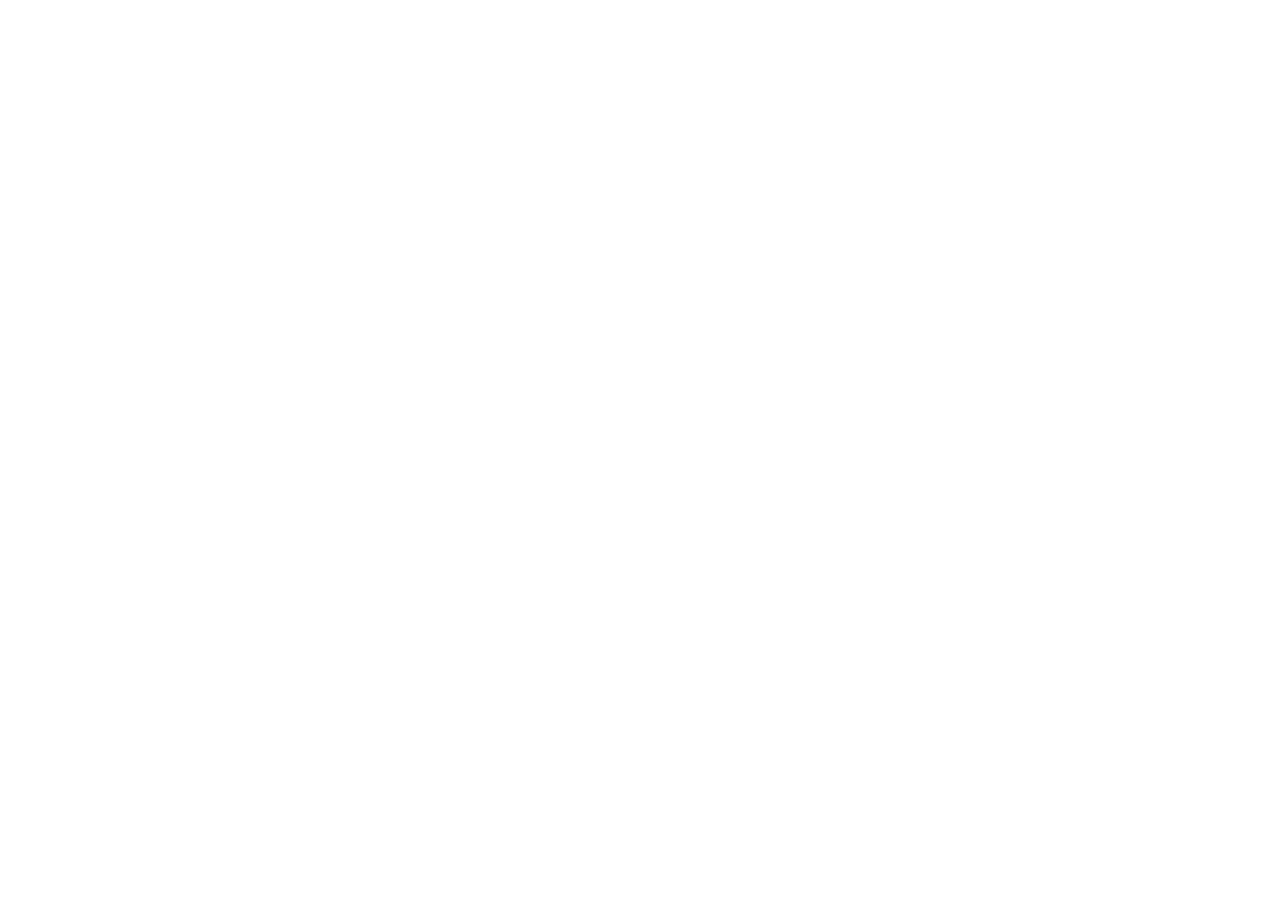
==== index.html @ 1753029f "初始化项目3" ====
<!DOCTYPE html>
<html lang="zh-CN">

<head>
    <meta charset="UTF-8">
    <meta name="viewport" content="width=device-width, initial-scale=1.0">
    <title>Document</title>
</head>

<body>

</body>

</html>
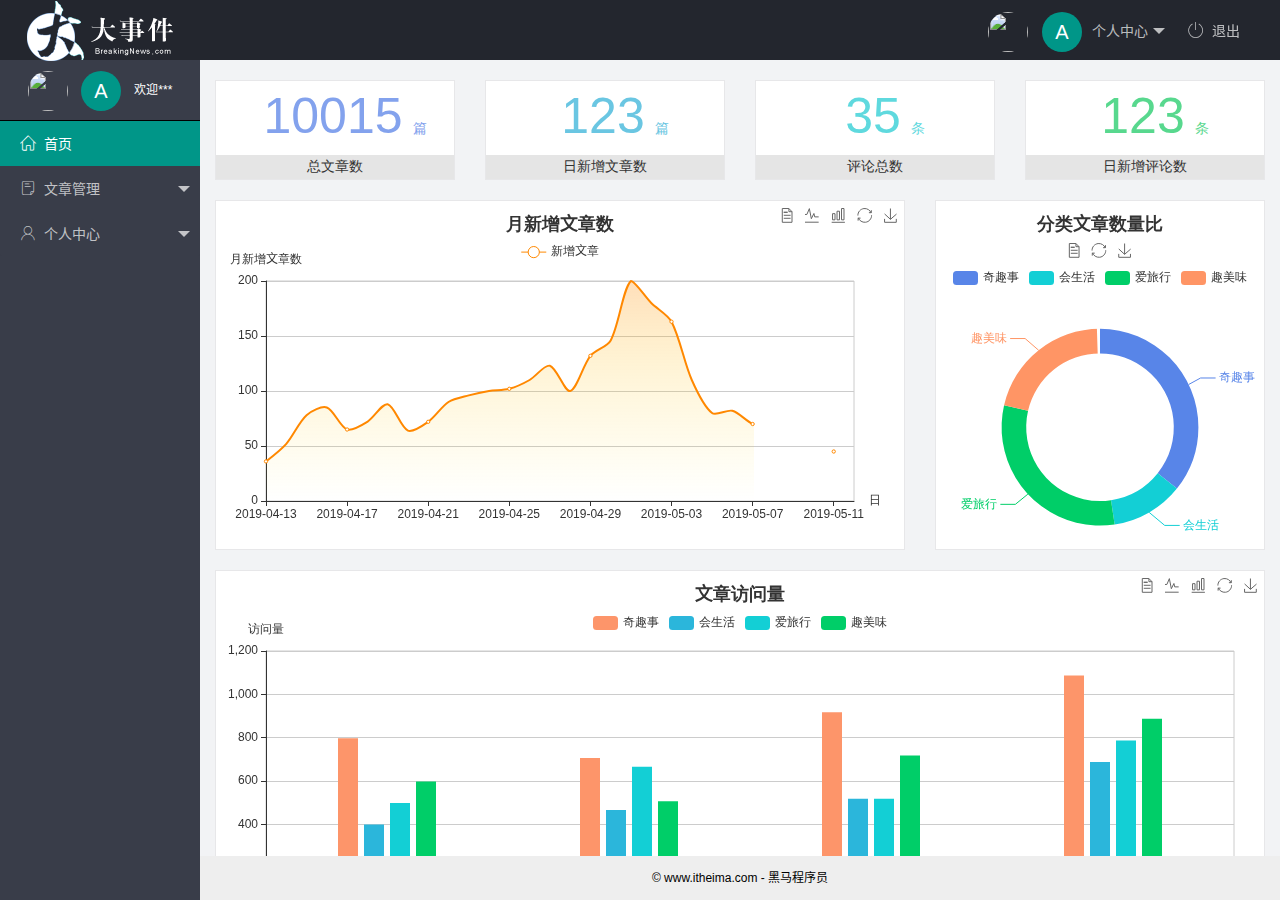
==== commit 884a2730: "主页功能完成" ====
--- a/index.html
+++ b/index.html
@@ -4,11 +4,96 @@
 <head>
     <meta charset="UTF-8">
     <meta name="viewport" content="width=device-width, initial-scale=1.0">
-    <title>Document</title>
+    <title>后台登录主页</title>
+    <link rel="shortcut icon" href="logo-ico.ico" />
+    <link rel="stylesheet" href="/assets/lib/layui/css/layui.css">
+    <link rel="stylesheet" href="/assets/fonts/iconfont.css">
+    <link rel="stylesheet" href="/assets/css/index.css">
+
 </head>
 
-<body>
+<body class="layui-layout-body">
+    <div class="layui-layout layui-layout-admin">
+        <div class="layui-header">
+            <div class="layui-logo">
+                <img src="/assets/images/logo.png" alt="">
+            </div>
 
+            <ul class="layui-nav layui-layout-right">
+                <li class="layui-nav-item">
+                    <a href="javascript:;" class="userinfo">
+                        <img src="http://t.cn/RCzsdCq" class="layui-nav-img"> <span class="text-avatar">A</span>个人中心
+                    </a>
+                    <dl class="layui-nav-child">
+                        <dd><a href="">基本资料</a></dd>
+                        <dd><a href="">更换头像</a></dd>
+                        <dd><a href="">重置密码</a></dd>
+                    </dl>
+                </li>
+                <li class="layui-nav-item">
+                    <a href="javascript:;" id="btnLogout">
+                        <span class="iconfont icon-tuichu"></span>退出
+                    </a>
+                </li>
+            </ul>
+        </div>
+
+        <div class="layui-side layui-bg-black">
+            <div class="layui-side-scroll">
+                <div class="userinfo">
+                    <img src="http://t.cn/RCzsdCq" class="layui-nav-img"> <span class="text-avatar">A</span>
+                    <span id="welcome">欢迎***</span>
+                </div>
+
+                <!-- 左侧导航区域（可配合layui已有的垂直导航） -->
+                <ul class="layui-nav layui-nav-tree" lay-shrink="all">
+                    <li class="layui-nav-item layui-this">
+                        <a href="/home/dashboard.html" target="fm">
+                            <span class="iconfont icon-home"></span>首页
+                        </a>
+                    </li>
+                    <li class="layui-nav-item">
+                        <a class="" href="javascript:;"><span class="iconfont icon-16"></span>文章管理</a>
+                        <dl class="layui-nav-child">
+                            <dd><a href="javascript:;"><i class="layui-icon layui-icon-app"></i>文章类别</a></dd>
+                            <dd><a href="javascript:;"><i class="layui-icon layui-icon-app"></i>文章列表</a></dd>
+                            <dd><a href="javascript:;"><i class="layui-icon layui-icon-app"></i>发布文章</a></dd>
+                        </dl>
+                    </li>
+                    <li class="layui-nav-item">
+                        <a href="javascript:;"><span class="iconfont icon-user"></span>个人中心</a>
+                        <dl class="layui-nav-child">
+                            <dd>
+                                <a href="javascript:;">
+                                    <i class="layui-icon layui-icon-app"></i> 基本资料</a>
+                            </dd>
+                            <dd><a href="javascript:;"><i class="layui-icon layui-icon-app"></i>更换头像</a></dd>
+                            <dd><a href="javascript:;"><i class="layui-icon layui-icon-app"></i>重置密码</a></dd>
+                        </dl>
+                    </li>
+
+
+                </ul>
+            </div>
+        </div>
+
+        <div class="layui-body">
+            <!-- 内容主体区域 -->
+            <iframe src="/home/dashboard.html" name="fm" frameborder="0"></iframe>
+        </div>
+
+        <div class="layui-footer">
+            <!-- 底部固定区域 -->
+            © www.itheima.com - 黑马程序员
+        </div>
+    </div>
+
+
+
+    <script src="/assets/lib/layui/layui.all.js"></script>
+    <script src="/assets/lib/jquery.js"></script>
+    <script src="/assets/js/baseAPI.js"></script>
+    <script src="/assets/js/index.js"></script>
 </body>
 
 </html>--- a/assets/lib/layui/css/layui.css
+++ b/assets/lib/layui/css/layui.css
@@ -0,0 +1,2 @@
+/** layui-v2.5.5 MIT License By https://www.layui.com */
+ .layui-inline,img{display:inline-block;vertical-align:middle}h1,h2,h3,h4,h5,h6{font-weight:400}.layui-edge,.layui-header,.layui-inline,.layui-main{position:relative}.layui-body,.layui-edge,.layui-elip{overflow:hidden}.layui-btn,.layui-edge,.layui-inline,img{vertical-align:middle}.layui-btn,.layui-disabled,.layui-icon,.layui-unselect{-moz-user-select:none;-webkit-user-select:none;-ms-user-select:none}.layui-elip,.layui-form-checkbox span,.layui-form-pane .layui-form-label{text-overflow:ellipsis;white-space:nowrap}.layui-breadcrumb,.layui-tree-btnGroup{visibility:hidden}blockquote,body,button,dd,div,dl,dt,form,h1,h2,h3,h4,h5,h6,input,li,ol,p,pre,td,textarea,th,ul{margin:0;padding:0;-webkit-tap-highlight-color:rgba(0,0,0,0)}a:active,a:hover{outline:0}img{border:none}li{list-style:none}table{border-collapse:collapse;border-spacing:0}h4,h5,h6{font-size:100%}button,input,optgroup,option,select,textarea{font-family:inherit;font-size:inherit;font-style:inherit;font-weight:inherit;outline:0}pre{white-space:pre-wrap;white-space:-moz-pre-wrap;white-space:-pre-wrap;white-space:-o-pre-wrap;word-wrap:break-word}body{line-height:24px;font:14px Helvetica Neue,Helvetica,PingFang SC,Tahoma,Arial,sans-serif}hr{height:1px;margin:10px 0;border:0;clear:both}a{color:#333;text-decoration:none}a:hover{color:#777}a cite{font-style:normal;*cursor:pointer}.layui-border-box,.layui-border-box *{box-sizing:border-box}.layui-box,.layui-box *{box-sizing:content-box}.layui-clear{clear:both;*zoom:1}.layui-clear:after{content:'\20';clear:both;*zoom:1;display:block;height:0}.layui-inline{*display:inline;*zoom:1}.layui-edge{display:inline-block;width:0;height:0;border-width:6px;border-style:dashed;border-color:transparent}.layui-edge-top{top:-4px;border-bottom-color:#999;border-bottom-style:solid}.layui-edge-right{border-left-color:#999;border-left-style:solid}.layui-edge-bottom{top:2px;border-top-color:#999;border-top-style:solid}.layui-edge-left{border-right-color:#999;border-right-style:solid}.layui-disabled,.layui-disabled:hover{color:#d2d2d2!important;cursor:not-allowed!important}.layui-circle{border-radius:100%}.layui-show{display:block!important}.layui-hide{display:none!important}@font-face{font-family:layui-icon;src:url(../font/iconfont.eot?v=250);src:url(../font/iconfont.eot?v=250#iefix) format('embedded-opentype'),url(../font/iconfont.woff2?v=250) format('woff2'),url(../font/iconfont.woff?v=250) format('woff'),url(../font/iconfont.ttf?v=250) format('truetype'),url(../font/iconfont.svg?v=250#layui-icon) format('svg')}.layui-icon{font-family:layui-icon!important;font-size:16px;font-style:normal;-webkit-font-smoothing:antialiased;-moz-osx-font-smoothing:grayscale}.layui-icon-reply-fill:before{content:"\e611"}.layui-icon-set-fill:before{content:"\e614"}.layui-icon-menu-fill:before{content:"\e60f"}.layui-icon-search:before{content:"\e615"}.layui-icon-share:before{content:"\e641"}.layui-icon-set-sm:before{content:"\e620"}.layui-icon-engine:before{content:"\e628"}.layui-icon-close:before{content:"\1006"}.layui-icon-close-fill:before{content:"\1007"}.layui-icon-chart-screen:before{content:"\e629"}.layui-icon-star:before{content:"\e600"}.layui-icon-circle-dot:before{content:"\e617"}.layui-icon-chat:before{content:"\e606"}.layui-icon-release:before{content:"\e609"}.layui-icon-list:before{content:"\e60a"}.layui-icon-chart:before{content:"\e62c"}.layui-icon-ok-circle:before{content:"\1005"}.layui-icon-layim-theme:before{content:"\e61b"}.layui-icon-table:before{content:"\e62d"}.layui-icon-right:before{content:"\e602"}.layui-icon-left:before{content:"\e603"}.layui-icon-cart-simple:before{content:"\e698"}.layui-icon-face-cry:before{content:"\e69c"}.layui-icon-face-smile:before{content:"\e6af"}.layui-icon-survey:before{content:"\e6b2"}.layui-icon-tree:before{content:"\e62e"}.layui-icon-upload-circle:before{content:"\e62f"}.layui-icon-add-circle:before{content:"\e61f"}.layui-icon-download-circle:before{content:"\e601"}.layui-icon-templeate-1:before{content:"\e630"}.layui-icon-util:before{content:"\e631"}.layui-icon-face-surprised:before{content:"\e664"}.layui-icon-edit:before{content:"\e642"}.layui-icon-speaker:before{content:"\e645"}.layui-icon-down:before{content:"\e61a"}.layui-icon-file:before{content:"\e621"}.layui-icon-layouts:before{content:"\e632"}.layui-icon-rate-half:before{content:"\e6c9"}.layui-icon-add-circle-fine:before{content:"\e608"}.layui-icon-prev-circle:before{content:"\e633"}.layui-icon-read:before{content:"\e705"}.layui-icon-404:before{content:"\e61c"}.layui-icon-carousel:before{content:"\e634"}.layui-icon-help:before{content:"\e607"}.layui-icon-code-circle:before{content:"\e635"}.layui-icon-water:before{content:"\e636"}.layui-icon-username:before{content:"\e66f"}.layui-icon-find-fill:before{content:"\e670"}.layui-icon-about:before{content:"\e60b"}.layui-icon-location:before{content:"\e715"}.layui-icon-up:before{content:"\e619"}.layui-icon-pause:before{content:"\e651"}.layui-icon-date:before{content:"\e637"}.layui-icon-layim-uploadfile:before{content:"\e61d"}.layui-icon-delete:before{content:"\e640"}.layui-icon-play:before{content:"\e652"}.layui-icon-top:before{content:"\e604"}.layui-icon-friends:before{content:"\e612"}.layui-icon-refresh-3:before{content:"\e9aa"}.layui-icon-ok:before{content:"\e605"}.layui-icon-layer:before{content:"\e638"}.layui-icon-face-smile-fine:before{content:"\e60c"}.layui-icon-dollar:before{content:"\e659"}.layui-icon-group:before{content:"\e613"}.layui-icon-layim-download:before{content:"\e61e"}.layui-icon-picture-fine:before{content:"\e60d"}.layui-icon-link:before{content:"\e64c"}.layui-icon-diamond:before{content:"\e735"}.layui-icon-log:before{content:"\e60e"}.layui-icon-rate-solid:before{content:"\e67a"}.layui-icon-fonts-del:before{content:"\e64f"}.layui-icon-unlink:before{content:"\e64d"}.layui-icon-fonts-clear:before{content:"\e639"}.layui-icon-triangle-r:before{content:"\e623"}.layui-icon-circle:before{content:"\e63f"}.layui-icon-radio:before{content:"\e643"}.layui-icon-align-center:before{content:"\e647"}.layui-icon-align-right:before{content:"\e648"}.layui-icon-align-left:before{content:"\e649"}.layui-icon-loading-1:before{content:"\e63e"}.layui-icon-return:before{content:"\e65c"}.layui-icon-fonts-strong:before{content:"\e62b"}.layui-icon-upload:before{content:"\e67c"}.layui-icon-dialogue:before{content:"\e63a"}.layui-icon-video:before{content:"\e6ed"}.layui-icon-headset:before{content:"\e6fc"}.layui-icon-cellphone-fine:before{content:"\e63b"}.layui-icon-add-1:before{content:"\e654"}.layui-icon-face-smile-b:before{content:"\e650"}.layui-icon-fonts-html:before{content:"\e64b"}.layui-icon-form:before{content:"\e63c"}.layui-icon-cart:before{content:"\e657"}.layui-icon-camera-fill:before{content:"\e65d"}.layui-icon-tabs:before{content:"\e62a"}.layui-icon-fonts-code:before{content:"\e64e"}.layui-icon-fire:before{content:"\e756"}.layui-icon-set:before{content:"\e716"}.layui-icon-fonts-u:before{content:"\e646"}.layui-icon-triangle-d:before{content:"\e625"}.layui-icon-tips:before{content:"\e702"}.layui-icon-picture:before{content:"\e64a"}.layui-icon-more-vertical:before{content:"\e671"}.layui-icon-flag:before{content:"\e66c"}.layui-icon-loading:before{content:"\e63d"}.layui-icon-fonts-i:before{content:"\e644"}.layui-icon-refresh-1:before{content:"\e666"}.layui-icon-rmb:before{content:"\e65e"}.layui-icon-home:before{content:"\e68e"}.layui-icon-user:before{content:"\e770"}.layui-icon-notice:before{content:"\e667"}.layui-icon-login-weibo:before{content:"\e675"}.layui-icon-voice:before{content:"\e688"}.layui-icon-upload-drag:before{content:"\e681"}.layui-icon-login-qq:before{content:"\e676"}.layui-icon-snowflake:before{content:"\e6b1"}.layui-icon-file-b:before{content:"\e655"}.layui-icon-template:before{content:"\e663"}.layui-icon-auz:before{content:"\e672"}.layui-icon-console:before{content:"\e665"}.layui-icon-app:before{content:"\e653"}.layui-icon-prev:before{content:"\e65a"}.layui-icon-website:before{content:"\e7ae"}.layui-icon-next:before{content:"\e65b"}.layui-icon-component:before{content:"\e857"}.layui-icon-more:before{content:"\e65f"}.layui-icon-login-wechat:before{content:"\e677"}.layui-icon-shrink-right:before{content:"\e668"}.layui-icon-spread-left:before{content:"\e66b"}.layui-icon-camera:before{content:"\e660"}.layui-icon-note:before{content:"\e66e"}.layui-icon-refresh:before{content:"\e669"}.layui-icon-female:before{content:"\e661"}.layui-icon-male:before{content:"\e662"}.layui-icon-password:before{content:"\e673"}.layui-icon-senior:before{content:"\e674"}.layui-icon-theme:before{content:"\e66a"}.layui-icon-tread:before{content:"\e6c5"}.layui-icon-praise:before{content:"\e6c6"}.layui-icon-star-fill:before{content:"\e658"}.layui-icon-rate:before{content:"\e67b"}.layui-icon-template-1:before{content:"\e656"}.layui-icon-vercode:before{content:"\e679"}.layui-icon-cellphone:before{content:"\e678"}.layui-icon-screen-full:before{content:"\e622"}.layui-icon-screen-restore:before{content:"\e758"}.layui-icon-cols:before{content:"\e610"}.layui-icon-export:before{content:"\e67d"}.layui-icon-print:before{content:"\e66d"}.layui-icon-slider:before{content:"\e714"}.layui-icon-addition:before{content:"\e624"}.layui-icon-subtraction:before{content:"\e67e"}.layui-icon-service:before{content:"\e626"}.layui-icon-transfer:before{content:"\e691"}.layui-main{width:1140px;margin:0 auto}.layui-header{z-index:1000;height:60px}.layui-header a:hover{transition:all .5s;-webkit-transition:all .5s}.layui-side{position:fixed;left:0;top:0;bottom:0;z-index:999;width:200px;overflow-x:hidden}.layui-side-scroll{position:relative;width:220px;height:100%;overflow-x:hidden}.layui-body{position:absolute;left:200px;right:0;top:0;bottom:0;z-index:998;width:auto;overflow-y:auto;box-sizing:border-box}.layui-layout-body{overflow:hidden}.layui-layout-admin .layui-header{background-color:#23262E}.layui-layout-admin .layui-side{top:60px;width:200px;overflow-x:hidden}.layui-layout-admin .layui-body{position:fixed;top:60px;bottom:44px}.layui-layout-admin .layui-main{width:auto;margin:0 15px}.layui-layout-admin .layui-footer{position:fixed;left:200px;right:0;bottom:0;height:44px;line-height:44px;padding:0 15px;background-color:#eee}.layui-layout-admin .layui-logo{position:absolute;left:0;top:0;width:200px;height:100%;line-height:60px;text-align:center;color:#009688;font-size:16px}.layui-layout-admin .layui-header .layui-nav{background:0 0}.layui-layout-left{position:absolute!important;left:200px;top:0}.layui-layout-right{position:absolute!important;right:0;top:0}.layui-container{position:relative;margin:0 auto;padding:0 15px;box-sizing:border-box}.layui-fluid{position:relative;margin:0 auto;padding:0 15px}.layui-row:after,.layui-row:before{content:'';display:block;clear:both}.layui-col-lg1,.layui-col-lg10,.layui-col-lg11,.layui-col-lg12,.layui-col-lg2,.layui-col-lg3,.layui-col-lg4,.layui-col-lg5,.layui-col-lg6,.layui-col-lg7,.layui-col-lg8,.layui-col-lg9,.layui-col-md1,.layui-col-md10,.layui-col-md11,.layui-col-md12,.layui-col-md2,.layui-col-md3,.layui-col-md4,.layui-col-md5,.layui-col-md6,.layui-col-md7,.layui-col-md8,.layui-col-md9,.layui-col-sm1,.layui-col-sm10,.layui-col-sm11,.layui-col-sm12,.layui-col-sm2,.layui-col-sm3,.layui-col-sm4,.layui-col-sm5,.layui-col-sm6,.layui-col-sm7,.layui-col-sm8,.layui-col-sm9,.layui-col-xs1,.layui-col-xs10,.layui-col-xs11,.layui-col-xs12,.layui-col-xs2,.layui-col-xs3,.layui-col-xs4,.layui-col-xs5,.layui-col-xs6,.layui-col-xs7,.layui-col-xs8,.layui-col-xs9{position:relative;display:block;box-sizing:border-box}.layui-col-xs1,.layui-col-xs10,.layui-col-xs11,.layui-col-xs12,.layui-col-xs2,.layui-col-xs3,.layui-col-xs4,.layui-col-xs5,.layui-col-xs6,.layui-col-xs7,.layui-col-xs8,.layui-col-xs9{float:left}.layui-col-xs1{width:8.33333333%}.layui-col-xs2{width:16.66666667%}.layui-col-xs3{width:25%}.layui-col-xs4{width:33.33333333%}.layui-col-xs5{width:41.66666667%}.layui-col-xs6{width:50%}.layui-col-xs7{width:58.33333333%}.layui-col-xs8{width:66.66666667%}.layui-col-xs9{width:75%}.layui-col-xs10{width:83.33333333%}.layui-col-xs11{width:91.66666667%}.layui-col-xs12{width:100%}.layui-col-xs-offset1{margin-left:8.33333333%}.layui-col-xs-offset2{margin-left:16.66666667%}.layui-col-xs-offset3{margin-left:25%}.layui-col-xs-offset4{margin-left:33.33333333%}.layui-col-xs-offset5{margin-left:41.66666667%}.layui-col-xs-offset6{margin-left:50%}.layui-col-xs-offset7{margin-left:58.33333333%}.layui-col-xs-offset8{margin-left:66.66666667%}.layui-col-xs-offset9{margin-left:75%}.layui-col-xs-offset10{margin-left:83.33333333%}.layui-col-xs-offset11{margin-left:91.66666667%}.layui-col-xs-offset12{margin-left:100%}@media screen and (max-width:768px){.layui-hide-xs{display:none!important}.layui-show-xs-block{display:block!important}.layui-show-xs-inline{display:inline!important}.layui-show-xs-inline-block{display:inline-block!important}}@media screen and (min-width:768px){.layui-container{width:750px}.layui-hide-sm{display:none!important}.layui-show-sm-block{display:block!important}.layui-show-sm-inline{display:inline!important}.layui-show-sm-inline-block{display:inline-block!important}.layui-col-sm1,.layui-col-sm10,.layui-col-sm11,.layui-col-sm12,.layui-col-sm2,.layui-col-sm3,.layui-col-sm4,.layui-col-sm5,.layui-col-sm6,.layui-col-sm7,.layui-col-sm8,.layui-col-sm9{float:left}.layui-col-sm1{width:8.33333333%}.layui-col-sm2{width:16.66666667%}.layui-col-sm3{width:25%}.layui-col-sm4{width:33.33333333%}.layui-col-sm5{width:41.66666667%}.layui-col-sm6{width:50%}.layui-col-sm7{width:58.33333333%}.layui-col-sm8{width:66.66666667%}.layui-col-sm9{width:75%}.layui-col-sm10{width:83.33333333%}.layui-col-sm11{width:91.66666667%}.layui-col-sm12{width:100%}.layui-col-sm-offset1{margin-left:8.33333333%}.layui-col-sm-offset2{margin-left:16.66666667%}.layui-col-sm-offset3{margin-left:25%}.layui-col-sm-offset4{margin-left:33.33333333%}.layui-col-sm-offset5{margin-left:41.66666667%}.layui-col-sm-offset6{margin-left:50%}.layui-col-sm-offset7{margin-left:58.33333333%}.layui-col-sm-offset8{margin-left:66.66666667%}.layui-col-sm-offset9{margin-left:75%}.layui-col-sm-offset10{margin-left:83.33333333%}.layui-col-sm-offset11{margin-left:91.66666667%}.layui-col-sm-offset12{margin-left:100%}}@media screen and (min-width:992px){.layui-container{width:970px}.layui-hide-md{display:none!important}.layui-show-md-block{display:block!important}.layui-show-md-inline{display:inline!important}.layui-show-md-inline-block{display:inline-block!important}.layui-col-md1,.layui-col-md10,.layui-col-md11,.layui-col-md12,.layui-col-md2,.layui-col-md3,.layui-col-md4,.layui-col-md5,.layui-col-md6,.layui-col-md7,.layui-col-md8,.layui-col-md9{float:left}.layui-col-md1{width:8.33333333%}.layui-col-md2{width:16.66666667%}.layui-col-md3{width:25%}.layui-col-md4{width:33.33333333%}.layui-col-md5{width:41.66666667%}.layui-col-md6{width:50%}.layui-col-md7{width:58.33333333%}.layui-col-md8{width:66.66666667%}.layui-col-md9{width:75%}.layui-col-md10{width:83.33333333%}.layui-col-md11{width:91.66666667%}.layui-col-md12{width:100%}.layui-col-md-offset1{margin-left:8.33333333%}.layui-col-md-offset2{margin-left:16.66666667%}.layui-col-md-offset3{margin-left:25%}.layui-col-md-offset4{margin-left:33.33333333%}.layui-col-md-offset5{margin-left:41.66666667%}.layui-col-md-offset6{margin-left:50%}.layui-col-md-offset7{margin-left:58.33333333%}.layui-col-md-offset8{margin-left:66.66666667%}.layui-col-md-offset9{margin-left:75%}.layui-col-md-offset10{margin-left:83.33333333%}.layui-col-md-offset11{margin-left:91.66666667%}.layui-col-md-offset12{margin-left:100%}}@media screen and (min-width:1200px){.layui-container{width:1170px}.layui-hide-lg{display:none!important}.layui-show-lg-block{display:block!important}.layui-show-lg-inline{display:inline!important}.layui-show-lg-inline-block{display:inline-block!important}.layui-col-lg1,.layui-col-lg10,.layui-col-lg11,.layui-col-lg12,.layui-col-lg2,.layui-col-lg3,.layui-col-lg4,.layui-col-lg5,.layui-col-lg6,.layui-col-lg7,.layui-col-lg8,.layui-col-lg9{float:left}.layui-col-lg1{width:8.33333333%}.layui-col-lg2{width:16.66666667%}.layui-col-lg3{width:25%}.layui-col-lg4{width:33.33333333%}.layui-col-lg5{width:41.66666667%}.layui-col-lg6{width:50%}.layui-col-lg7{width:58.33333333%}.layui-col-lg8{width:66.66666667%}.layui-col-lg9{width:75%}.layui-col-lg10{width:83.33333333%}.layui-col-lg11{width:91.66666667%}.layui-col-lg12{width:100%}.layui-col-lg-offset1{margin-left:8.33333333%}.layui-col-lg-offset2{margin-left:16.66666667%}.layui-col-lg-offset3{margin-left:25%}.layui-col-lg-offset4{margin-left:33.33333333%}.layui-col-lg-offset5{margin-left:41.66666667%}.layui-col-lg-offset6{margin-left:50%}.layui-col-lg-offset7{margin-left:58.33333333%}.layui-col-lg-offset8{margin-left:66.66666667%}.layui-col-lg-offset9{margin-left:75%}.layui-col-lg-offset10{margin-left:83.33333333%}.layui-col-lg-offset11{margin-left:91.66666667%}.layui-col-lg-offset12{margin-left:100%}}.layui-col-space1{margin:-.5px}.layui-col-space1>*{padding:.5px}.layui-col-space3{margin:-1.5px}.layui-col-space3>*{padding:1.5px}.layui-col-space5{margin:-2.5px}.layui-col-space5>*{padding:2.5px}.layui-col-space8{margin:-3.5px}.layui-col-space8>*{padding:3.5px}.layui-col-space10{margin:-5px}.layui-col-space10>*{padding:5px}.layui-col-space12{margin:-6px}.layui-col-space12>*{padding:6px}.layui-col-space15{margin:-7.5px}.layui-col-space15>*{padding:7.5px}.layui-col-space18{margin:-9px}.layui-col-space18>*{padding:9px}.layui-col-space20{margin:-10px}.layui-col-space20>*{padding:10px}.layui-col-space22{margin:-11px}.layui-col-space22>*{padding:11px}.layui-col-space25{margin:-12.5px}.layui-col-space25>*{padding:12.5px}.layui-col-space30{margin:-15px}.layui-col-space30>*{padding:15px}.layui-btn,.layui-input,.layui-select,.layui-textarea,.layui-upload-button{outline:0;-webkit-appearance:none;transition:all .3s;-webkit-transition:all .3s;box-sizing:border-box}.layui-elem-quote{margin-bottom:10px;padding:15px;line-height:22px;border-left:5px solid #009688;border-radius:0 2px 2px 0;background-color:#f2f2f2}.layui-quote-nm{border-style:solid;border-width:1px 1px 1px 5px;background:0 0}.layui-elem-field{margin-bottom:10px;padding:0;border-width:1px;border-style:solid}.layui-elem-field legend{margin-left:20px;padding:0 10px;font-size:20px;font-weight:300}.layui-field-title{margin:10px 0 20px;border-width:1px 0 0}.layui-field-box{padding:10px 15px}.layui-field-title .layui-field-box{padding:10px 0}.layui-progress{position:relative;height:6px;border-radius:20px;background-color:#e2e2e2}.layui-progress-bar{position:absolute;left:0;top:0;width:0;max-width:100%;height:6px;border-radius:20px;text-align:right;background-color:#5FB878;transition:all .3s;-webkit-transition:all .3s}.layui-progress-big,.layui-progress-big .layui-progress-bar{height:18px;line-height:18px}.layui-progress-text{position:relative;top:-20px;line-height:18px;font-size:12px;color:#666}.layui-progress-big .layui-progress-text{position:static;padding:0 10px;color:#fff}.layui-collapse{border-width:1px;border-style:solid;border-radius:2px}.layui-colla-content,.layui-colla-item{border-top-width:1px;border-top-style:solid}.layui-colla-item:first-child{border-top:none}.layui-colla-title{position:relative;height:42px;line-height:42px;padding:0 15px 0 35px;color:#333;background-color:#f2f2f2;cursor:pointer;font-size:14px;overflow:hidden}.layui-colla-content{display:none;padding:10px 15px;line-height:22px;color:#666}.layui-colla-icon{position:absolute;left:15px;top:0;font-size:14px}.layui-card{margin-bottom:15px;border-radius:2px;background-color:#fff;box-shadow:0 1px 2px 0 rgba(0,0,0,.05)}.layui-card:last-child{margin-bottom:0}.layui-card-header{position:relative;height:42px;line-height:42px;padding:0 15px;border-bottom:1px solid #f6f6f6;color:#333;border-radius:2px 2px 0 0;font-size:14px}.layui-bg-black,.layui-bg-blue,.layui-bg-cyan,.layui-bg-green,.layui-bg-orange,.layui-bg-red{color:#fff!important}.layui-card-body{position:relative;padding:10px 15px;line-height:24px}.layui-card-body[pad15]{padding:15px}.layui-card-body[pad20]{padding:20px}.layui-card-body .layui-table{margin:5px 0}.layui-card .layui-tab{margin:0}.layui-panel-window{position:relative;padding:15px;border-radius:0;border-top:5px solid #E6E6E6;background-color:#fff}.layui-auxiliar-moving{position:fixed;left:0;right:0;top:0;bottom:0;width:100%;height:100%;background:0 0;z-index:9999999999}.layui-form-label,.layui-form-mid,.layui-form-select,.layui-input-block,.layui-input-inline,.layui-textarea{position:relative}.layui-bg-red{background-color:#FF5722!important}.layui-bg-orange{background-color:#FFB800!important}.layui-bg-green{background-color:#009688!important}.layui-bg-cyan{background-color:#2F4056!important}.layui-bg-blue{background-color:#1E9FFF!important}.layui-bg-black{background-color:#393D49!important}.layui-bg-gray{background-color:#eee!important;color:#666!important}.layui-badge-rim,.layui-colla-content,.layui-colla-item,.layui-collapse,.layui-elem-field,.layui-form-pane .layui-form-item[pane],.layui-form-pane .layui-form-label,.layui-input,.layui-layedit,.layui-layedit-tool,.layui-quote-nm,.layui-select,.layui-tab-bar,.layui-tab-card,.layui-tab-title,.layui-tab-title .layui-this:after,.layui-textarea{border-color:#e6e6e6}.layui-timeline-item:before,hr{background-color:#e6e6e6}.layui-text{line-height:22px;font-size:14px;color:#666}.layui-text h1,.layui-text h2,.layui-text h3{font-weight:500;color:#333}.layui-text h1{font-size:30px}.layui-text h2{font-size:24px}.layui-text h3{font-size:18px}.layui-text a:not(.layui-btn){color:#01AAED}.layui-text a:not(.layui-btn):hover{text-decoration:underline}.layui-text ul{padding:5px 0 5px 15px}.layui-text ul li{margin-top:5px;list-style-type:disc}.layui-text em,.layui-word-aux{color:#999!important;padding:0 5px!important}.layui-btn{display:inline-block;height:38px;line-height:38px;padding:0 18px;background-color:#009688;color:#fff;white-space:nowrap;text-align:center;font-size:14px;border:none;border-radius:2px;cursor:pointer}.layui-btn:hover{opacity:.8;filter:alpha(opacity=80);color:#fff}.layui-btn:active{opacity:1;filter:alpha(opacity=100)}.layui-btn+.layui-btn{margin-left:10px}.layui-btn-container{font-size:0}.layui-btn-container .layui-btn{margin-right:10px;margin-bottom:10px}.layui-btn-container .layui-btn+.layui-btn{margin-left:0}.layui-table .layui-btn-container .layui-btn{margin-bottom:9px}.layui-btn-radius{border-radius:100px}.layui-btn .layui-icon{margin-right:3px;font-size:18px;vertical-align:bottom;vertical-align:middle\9}.layui-btn-primary{border:1px solid #C9C9C9;background-color:#fff;color:#555}.layui-btn-primary:hover{border-color:#009688;color:#333}.layui-btn-normal{background-color:#1E9FFF}.layui-btn-warm{background-color:#FFB800}.layui-btn-danger{background-color:#FF5722}.layui-btn-checked{background-color:#5FB878}.layui-btn-disabled,.layui-btn-disabled:active,.layui-btn-disabled:hover{border:1px solid #e6e6e6;background-color:#FBFBFB;color:#C9C9C9;cursor:not-allowed;opacity:1}.layui-btn-lg{height:44px;line-height:44px;padding:0 25px;font-size:16px}.layui-btn-sm{height:30px;line-height:30px;padding:0 10px;font-size:12px}.layui-btn-sm i{font-size:16px!important}.layui-btn-xs{height:22px;line-height:22px;padding:0 5px;font-size:12px}.layui-btn-xs i{font-size:14px!important}.layui-btn-group{display:inline-block;vertical-align:middle;font-size:0}.layui-btn-group .layui-btn{margin-left:0!important;margin-right:0!important;border-left:1px solid rgba(255,255,255,.5);border-radius:0}.layui-btn-group .layui-btn-primary{border-left:none}.layui-btn-group .layui-btn-primary:hover{border-color:#C9C9C9;color:#009688}.layui-btn-group .layui-btn:first-child{border-left:none;border-radius:2px 0 0 2px}.layui-btn-group .layui-btn-primary:first-child{border-left:1px solid #c9c9c9}.layui-btn-group .layui-btn:last-child{border-radius:0 2px 2px 0}.layui-btn-group .layui-btn+.layui-btn{margin-left:0}.layui-btn-group+.layui-btn-group{margin-left:10px}.layui-btn-fluid{width:100%}.layui-input,.layui-select,.layui-textarea{height:38px;line-height:1.3;line-height:38px\9;border-width:1px;border-style:solid;background-color:#fff;border-radius:2px}.layui-input::-webkit-input-placeholder,.layui-select::-webkit-input-placeholder,.layui-textarea::-webkit-input-placeholder{line-height:1.3}.layui-input,.layui-textarea{display:block;width:100%;padding-left:10px}.layui-input:hover,.layui-textarea:hover{border-color:#D2D2D2!important}.layui-input:focus,.layui-textarea:focus{border-color:#C9C9C9!important}.layui-textarea{min-height:100px;height:auto;line-height:20px;padding:6px 10px;resize:vertical}.layui-select{padding:0 10px}.layui-form input[type=checkbox],.layui-form input[type=radio],.layui-form select{display:none}.layui-form [lay-ignore]{display:initial}.layui-form-item{margin-bottom:15px;clear:both;*zoom:1}.layui-form-item:after{content:'\20';clear:both;*zoom:1;display:block;height:0}.layui-form-label{float:left;display:block;padding:9px 15px;width:80px;font-weight:400;line-height:20px;text-align:right}.layui-form-label-col{display:block;float:none;padding:9px 0;line-height:20px;text-align:left}.layui-form-item .layui-inline{margin-bottom:5px;margin-right:10px}.layui-input-block{margin-left:110px;min-height:36px}.layui-input-inline{display:inline-block;vertical-align:middle}.layui-form-item .layui-input-inline{float:left;width:190px;margin-right:10px}.layui-form-text .layui-input-inline{width:auto}.layui-form-mid{float:left;display:block;padding:9px 0!important;line-height:20px;margin-right:10px}.layui-form-danger+.layui-form-select .layui-input,.layui-form-danger:focus{border-color:#FF5722!important}.layui-form-select .layui-input{padding-right:30px;cursor:pointer}.layui-form-select .layui-edge{position:absolute;right:10px;top:50%;margin-top:-3px;cursor:pointer;border-width:6px;border-top-color:#c2c2c2;border-top-style:solid;transition:all .3s;-webkit-transition:all .3s}.layui-form-select dl{display:none;position:absolute;left:0;top:42px;padding:5px 0;z-index:899;min-width:100%;border:1px solid #d2d2d2;max-height:300px;overflow-y:auto;background-color:#fff;border-radius:2px;box-shadow:0 2px 4px rgba(0,0,0,.12);box-sizing:border-box}.layui-form-select dl dd,.layui-form-select dl dt{padding:0 10px;line-height:36px;white-space:nowrap;overflow:hidden;text-overflow:ellipsis}.layui-form-select dl dt{font-size:12px;color:#999}.layui-form-select dl dd{cursor:pointer}.layui-form-select dl dd:hover{background-color:#f2f2f2;-webkit-transition:.5s all;transition:.5s all}.layui-form-select .layui-select-group dd{padding-left:20px}.layui-form-select dl dd.layui-select-tips{padding-left:10px!important;color:#999}.layui-form-select dl dd.layui-this{background-color:#5FB878;color:#fff}.layui-form-checkbox,.layui-form-select dl dd.layui-disabled{background-color:#fff}.layui-form-selected dl{display:block}.layui-form-checkbox,.layui-form-checkbox *,.layui-form-switch{display:inline-block;vertical-align:middle}.layui-form-selected .layui-edge{margin-top:-9px;-webkit-transform:rotate(180deg);transform:rotate(180deg);margin-top:-3px\9}:root .layui-form-selected .layui-edge{margin-top:-9px\0/IE9}.layui-form-selectup dl{top:auto;bottom:42px}.layui-select-none{margin:5px 0;text-align:center;color:#999}.layui-select-disabled .layui-disabled{border-color:#eee!important}.layui-select-disabled .layui-edge{border-top-color:#d2d2d2}.layui-form-checkbox{position:relative;height:30px;line-height:30px;margin-right:10px;padding-right:30px;cursor:pointer;font-size:0;-webkit-transition:.1s linear;transition:.1s linear;box-sizing:border-box}.layui-form-checkbox span{padding:0 10px;height:100%;font-size:14px;border-radius:2px 0 0 2px;background-color:#d2d2d2;color:#fff;overflow:hidden}.layui-form-checkbox:hover span{background-color:#c2c2c2}.layui-form-checkbox i{position:absolute;right:0;top:0;width:30px;height:28px;border:1px solid #d2d2d2;border-left:none;border-radius:0 2px 2px 0;color:#fff;font-size:20px;text-align:center}.layui-form-checkbox:hover i{border-color:#c2c2c2;color:#c2c2c2}.layui-form-checked,.layui-form-checked:hover{border-color:#5FB878}.layui-form-checked span,.layui-form-checked:hover span{background-color:#5FB878}.layui-form-checked i,.layui-form-checked:hover i{color:#5FB878}.layui-form-item .layui-form-checkbox{margin-top:4px}.layui-form-checkbox[lay-skin=primary]{height:auto!important;line-height:normal!important;min-width:18px;min-height:18px;border:none!important;margin-right:0;padding-left:28px;padding-right:0;background:0 0}.layui-form-checkbox[lay-skin=primary] span{padding-left:0;padding-right:15px;line-height:18px;background:0 0;color:#666}.layui-form-checkbox[lay-skin=primary] i{right:auto;left:0;width:16px;height:16px;line-height:16px;border:1px solid #d2d2d2;font-size:12px;border-radius:2px;background-color:#fff;-webkit-transition:.1s linear;transition:.1s linear}.layui-form-checkbox[lay-skin=primary]:hover i{border-color:#5FB878;color:#fff}.layui-form-checked[lay-skin=primary] i{border-color:#5FB878!important;background-color:#5FB878;color:#fff}.layui-checkbox-disbaled[lay-skin=primary] span{background:0 0!important;color:#c2c2c2}.layui-checkbox-disbaled[lay-skin=primary]:hover i{border-color:#d2d2d2}.layui-form-item .layui-form-checkbox[lay-skin=primary]{margin-top:10px}.layui-form-switch{position:relative;height:22px;line-height:22px;min-width:35px;padding:0 5px;margin-top:8px;border:1px solid #d2d2d2;border-radius:20px;cursor:pointer;background-color:#fff;-webkit-transition:.1s linear;transition:.1s linear}.layui-form-switch i{position:absolute;left:5px;top:3px;width:16px;height:16px;border-radius:20px;background-color:#d2d2d2;-webkit-transition:.1s linear;transition:.1s linear}.layui-form-switch em{position:relative;top:0;width:25px;margin-left:21px;padding:0!important;text-align:center!important;color:#999!important;font-style:normal!important;font-size:12px}.layui-form-onswitch{border-color:#5FB878;background-color:#5FB878}.layui-checkbox-disbaled,.layui-checkbox-disbaled i{border-color:#e2e2e2!important}.layui-form-onswitch i{left:100%;margin-left:-21px;background-color:#fff}.layui-form-onswitch em{margin-left:5px;margin-right:21px;color:#fff!important}.layui-checkbox-disbaled span{background-color:#e2e2e2!important}.layui-checkbox-disbaled:hover i{color:#fff!important}[lay-radio]{display:none}.layui-form-radio,.layui-form-radio *{display:inline-block;vertical-align:middle}.layui-form-radio{line-height:28px;margin:6px 10px 0 0;padding-right:10px;cursor:pointer;font-size:0}.layui-form-radio *{font-size:14px}.layui-form-radio>i{margin-right:8px;font-size:22px;color:#c2c2c2}.layui-form-radio>i:hover,.layui-form-radioed>i{color:#5FB878}.layui-radio-disbaled>i{color:#e2e2e2!important}.layui-form-pane .layui-form-label{width:110px;padding:8px 15px;height:38px;line-height:20px;border-width:1px;border-style:solid;border-radius:2px 0 0 2px;text-align:center;background-color:#FBFBFB;overflow:hidden;box-sizing:border-box}.layui-form-pane .layui-input-inline{margin-left:-1px}.layui-form-pane .layui-input-block{margin-left:110px;left:-1px}.layui-form-pane .layui-input{border-radius:0 2px 2px 0}.layui-form-pane .layui-form-text .layui-form-label{float:none;width:100%;border-radius:2px;box-sizing:border-box;text-align:left}.layui-form-pane .layui-form-text .layui-input-inline{display:block;margin:0;top:-1px;clear:both}.layui-form-pane .layui-form-text .layui-input-block{margin:0;left:0;top:-1px}.layui-form-pane .layui-form-text .layui-textarea{min-height:100px;border-radius:0 0 2px 2px}.layui-form-pane .layui-form-checkbox{margin:4px 0 4px 10px}.layui-form-pane .layui-form-radio,.layui-form-pane .layui-form-switch{margin-top:6px;margin-left:10px}.layui-form-pane .layui-form-item[pane]{position:relative;border-width:1px;border-style:solid}.layui-form-pane .layui-form-item[pane] .layui-form-label{position:absolute;left:0;top:0;height:100%;border-width:0 1px 0 0}.layui-form-pane .layui-form-item[pane] .layui-input-inline{margin-left:110px}@media screen and (max-width:450px){.layui-form-item .layui-form-label{text-overflow:ellipsis;overflow:hidden;white-space:nowrap}.layui-form-item .layui-inline{display:block;margin-right:0;margin-bottom:20px;clear:both}.layui-form-item .layui-inline:after{content:'\20';clear:both;display:block;height:0}.layui-form-item .layui-input-inline{display:block;float:none;left:-3px;width:auto;margin:0 0 10px 112px}.layui-form-item .layui-input-inline+.layui-form-mid{margin-left:110px;top:-5px;padding:0}.layui-form-item .layui-form-checkbox{margin-right:5px;margin-bottom:5px}}.layui-layedit{border-width:1px;border-style:solid;border-radius:2px}.layui-layedit-tool{padding:3px 5px;border-bottom-width:1px;border-bottom-style:solid;font-size:0}.layedit-tool-fixed{position:fixed;top:0;border-top:1px solid #e2e2e2}.layui-layedit-tool .layedit-tool-mid,.layui-layedit-tool .layui-icon{display:inline-block;vertical-align:middle;text-align:center;font-size:14px}.layui-layedit-tool .layui-icon{position:relative;width:32px;height:30px;line-height:30px;margin:3px 5px;color:#777;cursor:pointer;border-radius:2px}.layui-layedit-tool .layui-icon:hover{color:#393D49}.layui-layedit-tool .layui-icon:active{color:#000}.layui-layedit-tool .layedit-tool-active{background-color:#e2e2e2;color:#000}.layui-layedit-tool .layui-disabled,.layui-layedit-tool .layui-disabled:hover{color:#d2d2d2;cursor:not-allowed}.layui-layedit-tool .layedit-tool-mid{width:1px;height:18px;margin:0 10px;background-color:#d2d2d2}.layedit-tool-html{width:50px!important;font-size:30px!important}.layedit-tool-b,.layedit-tool-code,.layedit-tool-help{font-size:16px!important}.layedit-tool-d,.layedit-tool-face,.layedit-tool-image,.layedit-tool-unlink{font-size:18px!important}.layedit-tool-image input{position:absolute;font-size:0;left:0;top:0;width:100%;height:100%;opacity:.01;filter:Alpha(opacity=1);cursor:pointer}.layui-layedit-iframe iframe{display:block;width:100%}#LAY_layedit_code{overflow:hidden}.layui-laypage{display:inline-block;*display:inline;*zoom:1;vertical-align:middle;margin:10px 0;font-size:0}.layui-laypage>a:first-child,.layui-laypage>a:first-child em{border-radius:2px 0 0 2px}.layui-laypage>a:last-child,.layui-laypage>a:last-child em{border-radius:0 2px 2px 0}.layui-laypage>:first-child{margin-left:0!important}.layui-laypage>:last-child{margin-right:0!important}.layui-laypage a,.layui-laypage button,.layui-laypage input,.layui-laypage select,.layui-laypage span{border:1px solid #e2e2e2}.layui-laypage a,.layui-laypage span{display:inline-block;*display:inline;*zoom:1;vertical-align:middle;padding:0 15px;height:28px;line-height:28px;margin:0 -1px 5px 0;background-color:#fff;color:#333;font-size:12px}.layui-flow-more a *,.layui-laypage input,.layui-table-view select[lay-ignore]{display:inline-block}.layui-laypage a:hover{color:#009688}.layui-laypage em{font-style:normal}.layui-laypage .layui-laypage-spr{color:#999;font-weight:700}.layui-laypage a{text-decoration:none}.layui-laypage .layui-laypage-curr{position:relative}.layui-laypage .layui-laypage-curr em{position:relative;color:#fff}.layui-laypage .layui-laypage-curr .layui-laypage-em{position:absolute;left:-1px;top:-1px;padding:1px;width:100%;height:100%;background-color:#009688}.layui-laypage-em{border-radius:2px}.layui-laypage-next em,.layui-laypage-prev em{font-family:Sim sun;font-size:16px}.layui-laypage .layui-laypage-count,.layui-laypage .layui-laypage-limits,.layui-laypage .layui-laypage-refresh,.layui-laypage .layui-laypage-skip{margin-left:10px;margin-right:10px;padding:0;border:none}.layui-laypage .layui-laypage-limits,.layui-laypage .layui-laypage-refresh{vertical-align:top}.layui-laypage .layui-laypage-refresh i{font-size:18px;cursor:pointer}.layui-laypage select{height:22px;padding:3px;border-radius:2px;cursor:pointer}.layui-laypage .layui-laypage-skip{height:30px;line-height:30px;color:#999}.layui-laypage button,.layui-laypage input{height:30px;line-height:30px;border-radius:2px;vertical-align:top;background-color:#fff;box-sizing:border-box}.layui-laypage input{width:40px;margin:0 10px;padding:0 3px;text-align:center}.layui-laypage input:focus,.layui-laypage select:focus{border-color:#009688!important}.layui-laypage button{margin-left:10px;padding:0 10px;cursor:pointer}.layui-table,.layui-table-view{margin:10px 0}.layui-flow-more{margin:10px 0;text-align:center;color:#999;font-size:14px}.layui-flow-more a{height:32px;line-height:32px}.layui-flow-more a *{vertical-align:top}.layui-flow-more a cite{padding:0 20px;border-radius:3px;background-color:#eee;color:#333;font-style:normal}.layui-flow-more a cite:hover{opacity:.8}.layui-flow-more a i{font-size:30px;color:#737383}.layui-table{width:100%;background-color:#fff;color:#666}.layui-table tr{transition:all .3s;-webkit-transition:all .3s}.layui-table th{text-align:left;font-weight:400}.layui-table tbody tr:hover,.layui-table thead tr,.layui-table-click,.layui-table-header,.layui-table-hover,.layui-table-mend,.layui-table-patch,.layui-table-tool,.layui-table-total,.layui-table-total tr,.layui-table[lay-even] tr:nth-child(even){background-color:#f2f2f2}.layui-table td,.layui-table th,.layui-table-col-set,.layui-table-fixed-r,.layui-table-grid-down,.layui-table-header,.layui-table-page,.layui-table-tips-main,.layui-table-tool,.layui-table-total,.layui-table-view,.layui-table[lay-skin=line],.layui-table[lay-skin=row]{border-width:1px;border-style:solid;border-color:#e6e6e6}.layui-table td,.layui-table th{position:relative;padding:9px 15px;min-height:20px;line-height:20px;font-size:14px}.layui-table[lay-skin=line] td,.layui-table[lay-skin=line] th{border-width:0 0 1px}.layui-table[lay-skin=row] td,.layui-table[lay-skin=row] th{border-width:0 1px 0 0}.layui-table[lay-skin=nob] td,.layui-table[lay-skin=nob] th{border:none}.layui-table img{max-width:100px}.layui-table[lay-size=lg] td,.layui-table[lay-size=lg] th{padding:15px 30px}.layui-table-view .layui-table[lay-size=lg] .layui-table-cell{height:40px;line-height:40px}.layui-table[lay-size=sm] td,.layui-table[lay-size=sm] th{font-size:12px;padding:5px 10px}.layui-table-view .layui-table[lay-size=sm] .layui-table-cell{height:20px;line-height:20px}.layui-table[lay-data]{display:none}.layui-table-box{position:relative;overflow:hidden}.layui-table-view .layui-table{position:relative;width:auto;margin:0}.layui-table-view .layui-table[lay-skin=line]{border-width:0 1px 0 0}.layui-table-view .layui-table[lay-skin=row]{border-width:0 0 1px}.layui-table-view .layui-table td,.layui-table-view .layui-table th{padding:5px 0;border-top:none;border-left:none}.layui-table-view .layui-table th.layui-unselect .layui-table-cell span{cursor:pointer}.layui-table-view .layui-table td{cursor:default}.layui-table-view .layui-table td[data-edit=text]{cursor:text}.layui-table-view .layui-form-checkbox[lay-skin=primary] i{width:18px;height:18px}.layui-table-view .layui-form-radio{line-height:0;padding:0}.layui-table-view .layui-form-radio>i{margin:0;font-size:20px}.layui-table-init{position:absolute;left:0;top:0;width:100%;height:100%;text-align:center;z-index:110}.layui-table-init .layui-icon{position:absolute;left:50%;top:50%;margin:-15px 0 0 -15px;font-size:30px;color:#c2c2c2}.layui-table-header{border-width:0 0 1px;overflow:hidden}.layui-table-header .layui-table{margin-bottom:-1px}.layui-table-tool .layui-inline[lay-event]{position:relative;width:26px;height:26px;padding:5px;line-height:16px;margin-right:10px;text-align:center;color:#333;border:1px solid #ccc;cursor:pointer;-webkit-transition:.5s all;transition:.5s all}.layui-table-tool .layui-inline[lay-event]:hover{border:1px solid #999}.layui-table-tool-temp{padding-right:120px}.layui-table-tool-self{position:absolute;right:17px;top:10px}.layui-table-tool .layui-table-tool-self .layui-inline[lay-event]{margin:0 0 0 10px}.layui-table-tool-panel{position:absolute;top:29px;left:-1px;padding:5px 0;min-width:150px;min-height:40px;border:1px solid #d2d2d2;text-align:left;overflow-y:auto;background-color:#fff;box-shadow:0 2px 4px rgba(0,0,0,.12)}.layui-table-cell,.layui-table-tool-panel li{overflow:hidden;text-overflow:ellipsis;white-space:nowrap}.layui-table-tool-panel li{padding:0 10px;line-height:30px;-webkit-transition:.5s all;transition:.5s all}.layui-table-tool-panel li .layui-form-checkbox[lay-skin=primary]{width:100%;padding-left:28px}.layui-table-tool-panel li:hover{background-color:#f2f2f2}.layui-table-tool-panel li .layui-form-checkbox[lay-skin=primary] i{position:absolute;left:0;top:0}.layui-table-tool-panel li .layui-form-checkbox[lay-skin=primary] span{padding:0}.layui-table-tool .layui-table-tool-self .layui-table-tool-panel{left:auto;right:-1px}.layui-table-col-set{position:absolute;right:0;top:0;width:20px;height:100%;border-width:0 0 0 1px;background-color:#fff}.layui-table-sort{width:10px;height:20px;margin-left:5px;cursor:pointer!important}.layui-table-sort .layui-edge{position:absolute;left:5px;border-width:5px}.layui-table-sort .layui-table-sort-asc{top:3px;border-top:none;border-bottom-style:solid;border-bottom-color:#b2b2b2}.layui-table-sort .layui-table-sort-asc:hover{border-bottom-color:#666}.layui-table-sort .layui-table-sort-desc{bottom:5px;border-bottom:none;border-top-style:solid;border-top-color:#b2b2b2}.layui-table-sort .layui-table-sort-desc:hover{border-top-color:#666}.layui-table-sort[lay-sort=asc] .layui-table-sort-asc{border-bottom-color:#000}.layui-table-sort[lay-sort=desc] .layui-table-sort-desc{border-top-color:#000}.layui-table-cell{height:28px;line-height:28px;padding:0 15px;position:relative;box-sizing:border-box}.layui-table-cell .layui-form-checkbox[lay-skin=primary]{top:-1px;padding:0}.layui-table-cell .layui-table-link{color:#01AAED}.laytable-cell-checkbox,.laytable-cell-numbers,.laytable-cell-radio,.laytable-cell-space{padding:0;text-align:center}.layui-table-body{position:relative;overflow:auto;margin-right:-1px;margin-bottom:-1px}.layui-table-body .layui-none{line-height:26px;padding:15px;text-align:center;color:#999}.layui-table-fixed{position:absolute;left:0;top:0;z-index:101}.layui-table-fixed .layui-table-body{overflow:hidden}.layui-table-fixed-l{box-shadow:0 -1px 8px rgba(0,0,0,.08)}.layui-table-fixed-r{left:auto;right:-1px;border-width:0 0 0 1px;box-shadow:-1px 0 8px rgba(0,0,0,.08)}.layui-table-fixed-r .layui-table-header{position:relative;overflow:visible}.layui-table-mend{position:absolute;right:-49px;top:0;height:100%;width:50px}.layui-table-tool{position:relative;z-index:890;width:100%;min-height:50px;line-height:30px;padding:10px 15px;border-width:0 0 1px}.layui-table-tool .layui-btn-container{margin-bottom:-10px}.layui-table-page,.layui-table-total{border-width:1px 0 0;margin-bottom:-1px;overflow:hidden}.layui-table-page{position:relative;width:100%;padding:7px 7px 0;height:41px;font-size:12px;white-space:nowrap}.layui-table-page>div{height:26px}.layui-table-page .layui-laypage{margin:0}.layui-table-page .layui-laypage a,.layui-table-page .layui-laypage span{height:26px;line-height:26px;margin-bottom:10px;border:none;background:0 0}.layui-table-page .layui-laypage a,.layui-table-page .layui-laypage span.layui-laypage-curr{padding:0 12px}.layui-table-page .layui-laypage span{margin-left:0;padding:0}.layui-table-page .layui-laypage .layui-laypage-prev{margin-left:-7px!important}.layui-table-page .layui-laypage .layui-laypage-curr .layui-laypage-em{left:0;top:0;padding:0}.layui-table-page .layui-laypage button,.layui-table-page .layui-laypage input{height:26px;line-height:26px}.layui-table-page .layui-laypage input{width:40px}.layui-table-page .layui-laypage button{padding:0 10px}.layui-table-page select{height:18px}.layui-table-patch .layui-table-cell{padding:0;width:30px}.layui-table-edit{position:absolute;left:0;top:0;width:100%;height:100%;padding:0 14px 1px;border-radius:0;box-shadow:1px 1px 20px rgba(0,0,0,.15)}.layui-table-edit:focus{border-color:#5FB878!important}select.layui-table-edit{padding:0 0 0 10px;border-color:#C9C9C9}.layui-table-view .layui-form-checkbox,.layui-table-view .layui-form-radio,.layui-table-view .layui-form-switch{top:0;margin:0;box-sizing:content-box}.layui-table-view .layui-form-checkbox{top:-1px;height:26px;line-height:26px}.layui-table-view .layui-form-checkbox i{height:26px}.layui-table-grid .layui-table-cell{overflow:visible}.layui-table-grid-down{position:absolute;top:0;right:0;width:26px;height:100%;padding:5px 0;border-width:0 0 0 1px;text-align:center;background-color:#fff;color:#999;cursor:pointer}.layui-table-grid-down .layui-icon{position:absolute;top:50%;left:50%;margin:-8px 0 0 -8px}.layui-table-grid-down:hover{background-color:#fbfbfb}body .layui-table-tips .layui-layer-content{background:0 0;padding:0;box-shadow:0 1px 6px rgba(0,0,0,.12)}.layui-table-tips-main{margin:-44px 0 0 -1px;max-height:150px;padding:8px 15px;font-size:14px;overflow-y:scroll;background-color:#fff;color:#666}.layui-table-tips-c{position:absolute;right:-3px;top:-13px;width:20px;height:20px;padding:3px;cursor:pointer;background-color:#666;border-radius:50%;color:#fff}.layui-table-tips-c:hover{background-color:#777}.layui-table-tips-c:before{position:relative;right:-2px}.layui-upload-file{display:none!important;opacity:.01;filter:Alpha(opacity=1)}.layui-upload-drag,.layui-upload-form,.layui-upload-wrap{display:inline-block}.layui-upload-list{margin:10px 0}.layui-upload-choose{padding:0 10px;color:#999}.layui-upload-drag{position:relative;padding:30px;border:1px dashed #e2e2e2;background-color:#fff;text-align:center;cursor:pointer;color:#999}.layui-upload-drag .layui-icon{font-size:50px;color:#009688}.layui-upload-drag[lay-over]{border-color:#009688}.layui-upload-iframe{position:absolute;width:0;height:0;border:0;visibility:hidden}.layui-upload-wrap{position:relative;vertical-align:middle}.layui-upload-wrap .layui-upload-file{display:block!important;position:absolute;left:0;top:0;z-index:10;font-size:100px;width:100%;height:100%;opacity:.01;filter:Alpha(opacity=1);cursor:pointer}.layui-transfer-active,.layui-transfer-box{display:inline-block;vertical-align:middle}.layui-transfer-box,.layui-transfer-header,.layui-transfer-search{border-width:0;border-style:solid;border-color:#e6e6e6}.layui-transfer-box{position:relative;border-width:1px;width:200px;height:360px;border-radius:2px;background-color:#fff}.layui-transfer-box .layui-form-checkbox{width:100%;margin:0!important}.layui-transfer-header{height:38px;line-height:38px;padding:0 10px;border-bottom-width:1px}.layui-transfer-search{position:relative;padding:10px;border-bottom-width:1px}.layui-transfer-search .layui-input{height:32px;padding-left:30px;font-size:12px}.layui-transfer-search .layui-icon-search{position:absolute;left:20px;top:50%;margin-top:-8px;color:#666}.layui-transfer-active{margin:0 15px}.layui-transfer-active .layui-btn{display:block;margin:0;padding:0 15px;background-color:#5FB878;border-color:#5FB878;color:#fff}.layui-transfer-active .layui-btn-disabled{background-color:#FBFBFB;border-color:#e6e6e6;color:#C9C9C9}.layui-transfer-active .layui-btn:first-child{margin-bottom:15px}.layui-transfer-active .layui-btn .layui-icon{margin:0;font-size:14px!important}.layui-transfer-data{padding:5px 0;overflow:auto}.layui-transfer-data li{height:32px;line-height:32px;padding:0 10px}.layui-transfer-data li:hover{background-color:#f2f2f2;transition:.5s all}.layui-transfer-data .layui-none{padding:15px 10px;text-align:center;color:#999}.layui-nav{position:relative;padding:0 20px;background-color:#393D49;color:#fff;border-radius:2px;font-size:0;box-sizing:border-box}.layui-nav *{font-size:14px}.layui-nav .layui-nav-item{position:relative;display:inline-block;*display:inline;*zoom:1;vertical-align:middle;line-height:60px}.layui-nav .layui-nav-item a{display:block;padding:0 20px;color:#fff;color:rgba(255,255,255,.7);transition:all .3s;-webkit-transition:all .3s}.layui-nav .layui-this:after,.layui-nav-bar,.layui-nav-tree .layui-nav-itemed:after{position:absolute;left:0;top:0;width:0;height:5px;background-color:#5FB878;transition:all .2s;-webkit-transition:all .2s}.layui-nav-bar{z-index:1000}.layui-nav .layui-nav-item a:hover,.layui-nav .layui-this a{color:#fff}.layui-nav .layui-this:after{content:'';top:auto;bottom:0;width:100%}.layui-nav-img{width:30px;height:30px;margin-right:10px;border-radius:50%}.layui-nav .layui-nav-more{content:'';width:0;height:0;border-style:solid dashed dashed;border-color:#fff transparent transparent;overflow:hidden;cursor:pointer;transition:all .2s;-webkit-transition:all .2s;position:absolute;top:50%;right:3px;margin-top:-3px;border-width:6px;border-top-color:rgba(255,255,255,.7)}.layui-nav .layui-nav-mored,.layui-nav-itemed>a .layui-nav-more{margin-top:-9px;border-style:dashed dashed solid;border-color:transparent transparent #fff}.layui-nav-child{display:none;position:absolute;left:0;top:65px;min-width:100%;line-height:36px;padding:5px 0;box-shadow:0 2px 4px rgba(0,0,0,.12);border:1px solid #d2d2d2;background-color:#fff;z-index:100;border-radius:2px;white-space:nowrap}.layui-nav .layui-nav-child a{color:#333}.layui-nav .layui-nav-child a:hover{background-color:#f2f2f2;color:#000}.layui-nav-child dd{position:relative}.layui-nav .layui-nav-child dd.layui-this a,.layui-nav-child dd.layui-this{background-color:#5FB878;color:#fff}.layui-nav-child dd.layui-this:after{display:none}.layui-nav-tree{width:200px;padding:0}.layui-nav-tree .layui-nav-item{display:block;width:100%;line-height:45px}.layui-nav-tree .layui-nav-item a{position:relative;height:45px;line-height:45px;text-overflow:ellipsis;overflow:hidden;white-space:nowrap}.layui-nav-tree .layui-nav-item a:hover{background-color:#4E5465}.layui-nav-tree .layui-nav-bar{width:5px;height:0;background-color:#009688}.layui-nav-tree .layui-nav-child dd.layui-this,.layui-nav-tree .layui-nav-child dd.layui-this a,.layui-nav-tree .layui-this,.layui-nav-tree .layui-this>a,.layui-nav-tree .layui-this>a:hover{background-color:#009688;color:#fff}.layui-nav-tree .layui-this:after{display:none}.layui-nav-itemed>a,.layui-nav-tree .layui-nav-title a,.layui-nav-tree .layui-nav-title a:hover{color:#fff!important}.layui-nav-tree .layui-nav-child{position:relative;z-index:0;top:0;border:none;box-shadow:none}.layui-nav-tree .layui-nav-child a{height:40px;line-height:40px;color:#fff;color:rgba(255,255,255,.7)}.layui-nav-tree .layui-nav-child,.layui-nav-tree .layui-nav-child a:hover{background:0 0;color:#fff}.layui-nav-tree .layui-nav-more{right:10px}.layui-nav-itemed>.layui-nav-child{display:block;padding:0;background-color:rgba(0,0,0,.3)!important}.layui-nav-itemed>.layui-nav-child>.layui-this>.layui-nav-child{display:block}.layui-nav-side{position:fixed;top:0;bottom:0;left:0;overflow-x:hidden;z-index:999}.layui-bg-blue .layui-nav-bar,.layui-bg-blue .layui-nav-itemed:after,.layui-bg-blue .layui-this:after{background-color:#93D1FF}.layui-bg-blue .layui-nav-child dd.layui-this{background-color:#1E9FFF}.layui-bg-blue .layui-nav-itemed>a,.layui-nav-tree.layui-bg-blue .layui-nav-title a,.layui-nav-tree.layui-bg-blue .layui-nav-title a:hover{background-color:#007DDB!important}.layui-breadcrumb{font-size:0}.layui-breadcrumb>*{font-size:14px}.layui-breadcrumb a{color:#999!important}.layui-breadcrumb a:hover{color:#5FB878!important}.layui-breadcrumb a cite{color:#666;font-style:normal}.layui-breadcrumb span[lay-separator]{margin:0 10px;color:#999}.layui-tab{margin:10px 0;text-align:left!important}.layui-tab[overflow]>.layui-tab-title{overflow:hidden}.layui-tab-title{position:relative;left:0;height:40px;white-space:nowrap;font-size:0;border-bottom-width:1px;border-bottom-style:solid;transition:all .2s;-webkit-transition:all .2s}.layui-tab-title li{display:inline-block;*display:inline;*zoom:1;vertical-align:middle;font-size:14px;transition:all .2s;-webkit-transition:all .2s;position:relative;line-height:40px;min-width:65px;padding:0 15px;text-align:center;cursor:pointer}.layui-tab-title li a{display:block}.layui-tab-title .layui-this{color:#000}.layui-tab-title .layui-this:after{position:absolute;left:0;top:0;content:'';width:100%;height:41px;border-width:1px;border-style:solid;border-bottom-color:#fff;border-radius:2px 2px 0 0;box-sizing:border-box;pointer-events:none}.layui-tab-bar{position:absolute;right:0;top:0;z-index:10;width:30px;height:39px;line-height:39px;border-width:1px;border-style:solid;border-radius:2px;text-align:center;background-color:#fff;cursor:pointer}.layui-tab-bar .layui-icon{position:relative;display:inline-block;top:3px;transition:all .3s;-webkit-transition:all .3s}.layui-tab-item{display:none}.layui-tab-more{padding-right:30px;height:auto!important;white-space:normal!important}.layui-tab-more li.layui-this:after{border-bottom-color:#e2e2e2;border-radius:2px}.layui-tab-more .layui-tab-bar .layui-icon{top:-2px;top:3px\9;-webkit-transform:rotate(180deg);transform:rotate(180deg)}:root .layui-tab-more .layui-tab-bar .layui-icon{top:-2px\0/IE9}.layui-tab-content{padding:10px}.layui-tab-title li .layui-tab-close{position:relative;display:inline-block;width:18px;height:18px;line-height:20px;margin-left:8px;top:1px;text-align:center;font-size:14px;color:#c2c2c2;transition:all .2s;-webkit-transition:all .2s}.layui-tab-title li .layui-tab-close:hover{border-radius:2px;background-color:#FF5722;color:#fff}.layui-tab-brief>.layui-tab-title .layui-this{color:#009688}.layui-tab-brief>.layui-tab-more li.layui-this:after,.layui-tab-brief>.layui-tab-title .layui-this:after{border:none;border-radius:0;border-bottom:2px solid #5FB878}.layui-tab-brief[overflow]>.layui-tab-title .layui-this:after{top:-1px}.layui-tab-card{border-width:1px;border-style:solid;border-radius:2px;box-shadow:0 2px 5px 0 rgba(0,0,0,.1)}.layui-tab-card>.layui-tab-title{background-color:#f2f2f2}.layui-tab-card>.layui-tab-title li{margin-right:-1px;margin-left:-1px}.layui-tab-card>.layui-tab-title .layui-this{background-color:#fff}.layui-tab-card>.layui-tab-title .layui-this:after{border-top:none;border-width:1px;border-bottom-color:#fff}.layui-tab-card>.layui-tab-title .layui-tab-bar{height:40px;line-height:40px;border-radius:0;border-top:none;border-right:none}.layui-tab-card>.layui-tab-more .layui-this{background:0 0;color:#5FB878}.layui-tab-card>.layui-tab-more .layui-this:after{border:none}.layui-timeline{padding-left:5px}.layui-timeline-item{position:relative;padding-bottom:20px}.layui-timeline-axis{position:absolute;left:-5px;top:0;z-index:10;width:20px;height:20px;line-height:20px;background-color:#fff;color:#5FB878;border-radius:50%;text-align:center;cursor:pointer}.layui-timeline-axis:hover{color:#FF5722}.layui-timeline-item:before{content:'';position:absolute;left:5px;top:0;z-index:0;width:1px;height:100%}.layui-timeline-item:last-child:before{display:none}.layui-timeline-item:first-child:before{display:block}.layui-timeline-content{padding-left:25px}.layui-timeline-title{position:relative;margin-bottom:10px}.layui-badge,.layui-badge-dot,.layui-badge-rim{position:relative;display:inline-block;padding:0 6px;font-size:12px;text-align:center;background-color:#FF5722;color:#fff;border-radius:2px}.layui-badge{height:18px;line-height:18px}.layui-badge-dot{width:8px;height:8px;padding:0;border-radius:50%}.layui-badge-rim{height:18px;line-height:18px;border-width:1px;border-style:solid;background-color:#fff;color:#666}.layui-btn .layui-badge,.layui-btn .layui-badge-dot{margin-left:5px}.layui-nav .layui-badge,.layui-nav .layui-badge-dot{position:absolute;top:50%;margin:-8px 6px 0}.layui-tab-title .layui-badge,.layui-tab-title .layui-badge-dot{left:5px;top:-2px}.layui-carousel{position:relative;left:0;top:0;background-color:#f8f8f8}.layui-carousel>[carousel-item]{position:relative;width:100%;height:100%;overflow:hidden}.layui-carousel>[carousel-item]:before{position:absolute;content:'\e63d';left:50%;top:50%;width:100px;line-height:20px;margin:-10px 0 0 -50px;text-align:center;color:#c2c2c2;font-family:layui-icon!important;font-size:30px;font-style:normal;-webkit-font-smoothing:antialiased;-moz-osx-font-smoothing:grayscale}.layui-carousel>[carousel-item]>*{display:none;position:absolute;left:0;top:0;width:100%;height:100%;background-color:#f8f8f8;transition-duration:.3s;-webkit-transition-duration:.3s}.layui-carousel-updown>*{-webkit-transition:.3s ease-in-out up;transition:.3s ease-in-out up}.layui-carousel-arrow{display:none\9;opacity:0;position:absolute;left:10px;top:50%;margin-top:-18px;width:36px;height:36px;line-height:36px;text-align:center;font-size:20px;border:0;border-radius:50%;background-color:rgba(0,0,0,.2);color:#fff;-webkit-transition-duration:.3s;transition-duration:.3s;cursor:pointer}.layui-carousel-arrow[lay-type=add]{left:auto!important;right:10px}.layui-carousel:hover .layui-carousel-arrow[lay-type=add],.layui-carousel[lay-arrow=always] .layui-carousel-arrow[lay-type=add]{right:20px}.layui-carousel[lay-arrow=always] .layui-carousel-arrow{opacity:1;left:20px}.layui-carousel[lay-arrow=none] .layui-carousel-arrow{display:none}.layui-carousel-arrow:hover,.layui-carousel-ind ul:hover{background-color:rgba(0,0,0,.35)}.layui-carousel:hover .layui-carousel-arrow{display:block\9;opacity:1;left:20px}.layui-carousel-ind{position:relative;top:-35px;width:100%;line-height:0!important;text-align:center;font-size:0}.layui-carousel[lay-indicator=outside]{margin-bottom:30px}.layui-carousel[lay-indicator=outside] .layui-carousel-ind{top:10px}.layui-carousel[lay-indicator=outside] .layui-carousel-ind ul{background-color:rgba(0,0,0,.5)}.layui-carousel[lay-indicator=none] .layui-carousel-ind{display:none}.layui-carousel-ind ul{display:inline-block;padding:5px;background-color:rgba(0,0,0,.2);border-radius:10px;-webkit-transition-duration:.3s;transition-duration:.3s}.layui-carousel-ind li{display:inline-block;width:10px;height:10px;margin:0 3px;font-size:14px;background-color:#e2e2e2;background-color:rgba(255,255,255,.5);border-radius:50%;cursor:pointer;-webkit-transition-duration:.3s;transition-duration:.3s}.layui-carousel-ind li:hover{background-color:rgba(255,255,255,.7)}.layui-carousel-ind li.layui-this{background-color:#fff}.layui-carousel>[carousel-item]>.layui-carousel-next,.layui-carousel>[carousel-item]>.layui-carousel-prev,.layui-carousel>[carousel-item]>.layui-this{display:block}.layui-carousel>[carousel-item]>.layui-this{left:0}.layui-carousel>[carousel-item]>.layui-carousel-prev{left:-100%}.layui-carousel>[carousel-item]>.layui-carousel-next{left:100%}.layui-carousel>[carousel-item]>.layui-carousel-next.layui-carousel-left,.layui-carousel>[carousel-item]>.layui-carousel-prev.layui-carousel-right{left:0}.layui-carousel>[carousel-item]>.layui-this.layui-carousel-left{left:-100%}.layui-carousel>[carousel-item]>.layui-this.layui-carousel-right{left:100%}.layui-carousel[lay-anim=updown] .layui-carousel-arrow{left:50%!important;top:20px;margin:0 0 0 -18px}.layui-carousel[lay-anim=updown]>[carousel-item]>*,.layui-carousel[lay-anim=fade]>[carousel-item]>*{left:0!important}.layui-carousel[lay-anim=updown] .layui-carousel-arrow[lay-type=add]{top:auto!important;bottom:20px}.layui-carousel[lay-anim=updown] .layui-carousel-ind{position:absolute;top:50%;right:20px;width:auto;height:auto}.layui-carousel[lay-anim=updown] .layui-carousel-ind ul{padding:3px 5px}.layui-carousel[lay-anim=updown] .layui-carousel-ind li{display:block;margin:6px 0}.layui-carousel[lay-anim=updown]>[carousel-item]>.layui-this{top:0}.layui-carousel[lay-anim=updown]>[carousel-item]>.layui-carousel-prev{top:-100%}.layui-carousel[lay-anim=updown]>[carousel-item]>.layui-carousel-next{top:100%}.layui-carousel[lay-anim=updown]>[carousel-item]>.layui-carousel-next.layui-carousel-left,.layui-carousel[lay-anim=updown]>[carousel-item]>.layui-carousel-prev.layui-carousel-right{top:0}.layui-carousel[lay-anim=updown]>[carousel-item]>.layui-this.layui-carousel-left{top:-100%}.layui-carousel[lay-anim=updown]>[carousel-item]>.layui-this.layui-carousel-right{top:100%}.layui-carousel[lay-anim=fade]>[carousel-item]>.layui-carousel-next,.layui-carousel[lay-anim=fade]>[carousel-item]>.layui-carousel-prev{opacity:0}.layui-carousel[lay-anim=fade]>[carousel-item]>.layui-carousel-next.layui-carousel-left,.layui-carousel[lay-anim=fade]>[carousel-item]>.layui-carousel-prev.layui-carousel-right{opacity:1}.layui-carousel[lay-anim=fade]>[carousel-item]>.layui-this.layui-carousel-left,.layui-carousel[lay-anim=fade]>[carousel-item]>.layui-this.layui-carousel-right{opacity:0}.layui-fixbar{position:fixed;right:15px;bottom:15px;z-index:999999}.layui-fixbar li{width:50px;height:50px;line-height:50px;margin-bottom:1px;text-align:center;cursor:pointer;font-size:30px;background-color:#9F9F9F;color:#fff;border-radius:2px;opacity:.95}.layui-fixbar li:hover{opacity:.85}.layui-fixbar li:active{opacity:1}.layui-fixbar .layui-fixbar-top{display:none;font-size:40px}body .layui-util-face{border:none;background:0 0}body .layui-util-face .layui-layer-content{padding:0;background-color:#fff;color:#666;box-shadow:none}.layui-util-face .layui-layer-TipsG{display:none}.layui-util-face ul{position:relative;width:372px;padding:10px;border:1px solid #D9D9D9;background-color:#fff;box-shadow:0 0 20px rgba(0,0,0,.2)}.layui-util-face ul li{cursor:pointer;float:left;border:1px solid #e8e8e8;height:22px;width:26px;overflow:hidden;margin:-1px 0 0 -1px;padding:4px 2px;text-align:center}.layui-util-face ul li:hover{position:relative;z-index:2;border:1px solid #eb7350;background:#fff9ec}.layui-code{position:relative;margin:10px 0;padding:15px;line-height:20px;border:1px solid #ddd;border-left-width:6px;background-color:#F2F2F2;color:#333;font-family:Courier New;font-size:12px}.layui-rate,.layui-rate *{display:inline-block;vertical-align:middle}.layui-rate{padding:10px 5px 10px 0;font-size:0}.layui-rate li i.layui-icon{font-size:20px;color:#FFB800;margin-right:5px;transition:all .3s;-webkit-transition:all .3s}.layui-rate li i:hover{cursor:pointer;transform:scale(1.12);-webkit-transform:scale(1.12)}.layui-rate[readonly] li i:hover{cursor:default;transform:scale(1)}.layui-colorpicker{width:26px;height:26px;border:1px solid #e6e6e6;padding:5px;border-radius:2px;line-height:24px;display:inline-block;cursor:pointer;transition:all .3s;-webkit-transition:all .3s}.layui-colorpicker:hover{border-color:#d2d2d2}.layui-colorpicker.layui-colorpicker-lg{width:34px;height:34px;line-height:32px}.layui-colorpicker.layui-colorpicker-sm{width:24px;height:24px;line-height:22px}.layui-colorpicker.layui-colorpicker-xs{width:22px;height:22px;line-height:20px}.layui-colorpicker-trigger-bgcolor{display:block;background:url([data-uri]);border-radius:2px}.layui-colorpicker-trigger-span{display:block;height:100%;box-sizing:border-box;border:1px solid rgba(0,0,0,.15);border-radius:2px;text-align:center}.layui-colorpicker-trigger-i{display:inline-block;color:#FFF;font-size:12px}.layui-colorpicker-trigger-i.layui-icon-close{color:#999}.layui-colorpicker-main{position:absolute;z-index:66666666;width:280px;padding:7px;background:#FFF;border:1px solid #d2d2d2;border-radius:2px;box-shadow:0 2px 4px rgba(0,0,0,.12)}.layui-colorpicker-main-wrapper{height:180px;position:relative}.layui-colorpicker-basis{width:260px;height:100%;position:relative}.layui-colorpicker-basis-white{width:100%;height:100%;position:absolute;top:0;left:0;background:linear-gradient(90deg,#FFF,hsla(0,0%,100%,0))}.layui-colorpicker-basis-black{width:100%;height:100%;position:absolute;top:0;left:0;background:linear-gradient(0deg,#000,transparent)}.layui-colorpicker-basis-cursor{width:10px;height:10px;border:1px solid #FFF;border-radius:50%;position:absolute;top:-3px;right:-3px;cursor:pointer}.layui-colorpicker-side{position:absolute;top:0;right:0;width:12px;height:100%;background:linear-gradient(red,#FF0,#0F0,#0FF,#00F,#F0F,red)}.layui-colorpicker-side-slider{width:100%;height:5px;box-shadow:0 0 1px #888;box-sizing:border-box;background:#FFF;border-radius:1px;border:1px solid #f0f0f0;cursor:pointer;position:absolute;left:0}.layui-colorpicker-main-alpha{display:none;height:12px;margin-top:7px;background:url([data-uri])}.layui-colorpicker-alpha-bgcolor{height:100%;position:relative}.layui-colorpicker-alpha-slider{width:5px;height:100%;box-shadow:0 0 1px #888;box-sizing:border-box;background:#FFF;border-radius:1px;border:1px solid #f0f0f0;cursor:pointer;position:absolute;top:0}.layui-colorpicker-main-pre{padding-top:7px;font-size:0}.layui-colorpicker-pre{width:20px;height:20px;border-radius:2px;display:inline-block;margin-left:6px;margin-bottom:7px;cursor:pointer}.layui-colorpicker-pre:nth-child(11n+1){margin-left:0}.layui-colorpicker-pre-isalpha{background:url([data-uri])}.layui-colorpicker-pre.layui-this{box-shadow:0 0 3px 2px rgba(0,0,0,.15)}.layui-colorpicker-pre>div{height:100%;border-radius:2px}.layui-colorpicker-main-input{text-align:right;padding-top:7px}.layui-colorpicker-main-input .layui-btn-container .layui-btn{margin:0 0 0 10px}.layui-colorpicker-main-input div.layui-inline{float:left;margin-right:10px;font-size:14px}.layui-colorpicker-main-input input.layui-input{width:150px;height:30px;color:#666}.layui-slider{height:4px;background:#e2e2e2;border-radius:3px;position:relative;cursor:pointer}.layui-slider-bar{border-radius:3px;position:absolute;height:100%}.layui-slider-step{position:absolute;top:0;width:4px;height:4px;border-radius:50%;background:#FFF;-webkit-transform:translateX(-50%);transform:translateX(-50%)}.layui-slider-wrap{width:36px;height:36px;position:absolute;top:-16px;-webkit-transform:translateX(-50%);transform:translateX(-50%);z-index:10;text-align:center}.layui-slider-wrap-btn{width:12px;height:12px;border-radius:50%;background:#FFF;display:inline-block;vertical-align:middle;cursor:pointer;transition:.3s}.layui-slider-wrap:after{content:"";height:100%;display:inline-block;vertical-align:middle}.layui-slider-wrap-btn.layui-slider-hover,.layui-slider-wrap-btn:hover{transform:scale(1.2)}.layui-slider-wrap-btn.layui-disabled:hover{transform:scale(1)!important}.layui-slider-tips{position:absolute;top:-42px;z-index:66666666;white-space:nowrap;display:none;-webkit-transform:translateX(-50%);transform:translateX(-50%);color:#FFF;background:#000;border-radius:3px;height:25px;line-height:25px;padding:0 10px}.layui-slider-tips:after{content:'';position:absolute;bottom:-12px;left:50%;margin-left:-6px;width:0;height:0;border-width:6px;border-style:solid;border-color:#000 transparent transparent}.layui-slider-input{width:70px;height:32px;border:1px solid #e6e6e6;border-radius:3px;font-size:16px;line-height:32px;position:absolute;right:0;top:-15px}.layui-slider-input-btn{display:none;position:absolute;top:0;right:0;width:20px;height:100%;border-left:1px solid #d2d2d2}.layui-slider-input-btn i{cursor:pointer;position:absolute;right:0;bottom:0;width:20px;height:50%;font-size:12px;line-height:16px;text-align:center;color:#999}.layui-slider-input-btn i:first-child{top:0;border-bottom:1px solid #d2d2d2}.layui-slider-input-txt{height:100%;font-size:14px}.layui-slider-input-txt input{height:100%;border:none}.layui-slider-input-btn i:hover{color:#009688}.layui-slider-vertical{width:4px;margin-left:34px}.layui-slider-vertical .layui-slider-bar{width:4px}.layui-slider-vertical .layui-slider-step{top:auto;left:0;-webkit-transform:translateY(50%);transform:translateY(50%)}.layui-slider-vertical .layui-slider-wrap{top:auto;left:-16px;-webkit-transform:translateY(50%);transform:translateY(50%)}.layui-slider-vertical .layui-slider-tips{top:auto;left:2px}@media \0screen{.layui-slider-wrap-btn{margin-left:-20px}.layui-slider-vertical .layui-slider-wrap-btn{margin-left:0;margin-bottom:-20px}.layui-slider-vertical .layui-slider-tips{margin-left:-8px}.layui-slider>span{margin-left:8px}}.layui-tree{line-height:22px}.layui-tree .layui-form-checkbox{margin:0!important}.layui-tree-set{width:100%;position:relative}.layui-tree-pack{display:none;padding-left:20px;position:relative}.layui-tree-iconClick,.layui-tree-main{display:inline-block;vertical-align:middle}.layui-tree-line .layui-tree-pack{padding-left:27px}.layui-tree-line .layui-tree-set .layui-tree-set:after{content:'';position:absolute;top:14px;left:-9px;width:17px;height:0;border-top:1px dotted #c0c4cc}.layui-tree-entry{position:relative;padding:3px 0;height:20px;white-space:nowrap}.layui-tree-entry:hover{background-color:#eee}.layui-tree-line .layui-tree-entry:hover{background-color:rgba(0,0,0,0)}.layui-tree-line .layui-tree-entry:hover .layui-tree-txt{color:#999;text-decoration:underline;transition:.3s}.layui-tree-main{cursor:pointer;padding-right:10px}.layui-tree-line .layui-tree-set:before{content:'';position:absolute;top:0;left:-9px;width:0;height:100%;border-left:1px dotted #c0c4cc}.layui-tree-line .layui-tree-set.layui-tree-setLineShort:before{height:13px}.layui-tree-line .layui-tree-set.layui-tree-setHide:before{height:0}.layui-tree-iconClick{position:relative;height:20px;line-height:20px;margin:0 10px;color:#c0c4cc}.layui-tree-icon{height:12px;line-height:12px;width:12px;text-align:center;border:1px solid #c0c4cc}.layui-tree-iconClick .layui-icon{font-size:18px}.layui-tree-icon .layui-icon{font-size:12px;color:#666}.layui-tree-iconArrow{padding:0 5px}.layui-tree-iconArrow:after{content:'';position:absolute;left:4px;top:3px;z-index:100;width:0;height:0;border-width:5px;border-style:solid;border-color:transparent transparent transparent #c0c4cc;transition:.5s}.layui-tree-btnGroup,.layui-tree-editInput{position:relative;vertical-align:middle;display:inline-block}.layui-tree-spread>.layui-tree-entry>.layui-tree-iconClick>.layui-tree-iconArrow:after{transform:rotate(90deg) translate(3px,4px)}.layui-tree-txt{display:inline-block;vertical-align:middle;color:#555}.layui-tree-search{margin-bottom:15px;color:#666}.layui-tree-btnGroup .layui-icon{display:inline-block;vertical-align:middle;padding:0 2px;cursor:pointer}.layui-tree-btnGroup .layui-icon:hover{color:#999;transition:.3s}.layui-tree-entry:hover .layui-tree-btnGroup{visibility:visible}.layui-tree-editInput{height:20px;line-height:20px;padding:0 3px;border:none;background-color:rgba(0,0,0,.05)}.layui-tree-emptyText{text-align:center;color:#999}.layui-anim{-webkit-animation-duration:.3s;animation-duration:.3s;-webkit-animation-fill-mode:both;animation-fill-mode:both}.layui-anim.layui-icon{display:inline-block}.layui-anim-loop{-webkit-animation-iteration-count:infinite;animation-iteration-count:infinite}.layui-trans,.layui-trans a{transition:all .3s;-webkit-transition:all .3s}@-webkit-keyframes layui-rotate{from{-webkit-transform:rotate(0)}to{-webkit-transform:rotate(360deg)}}@keyframes layui-rotate{from{transform:rotate(0)}to{transform:rotate(360deg)}}.layui-anim-rotate{-webkit-animation-name:layui-rotate;animation-name:layui-rotate;-webkit-animation-duration:1s;animation-duration:1s;-webkit-animation-timing-function:linear;animation-timing-function:linear}@-webkit-keyframes layui-up{from{-webkit-transform:translate3d(0,100%,0);opacity:.3}to{-webkit-transform:translate3d(0,0,0);opacity:1}}@keyframes layui-up{from{transform:translate3d(0,100%,0);opacity:.3}to{transform:translate3d(0,0,0);opacity:1}}.layui-anim-up{-webkit-animation-name:layui-up;animation-name:layui-up}@-webkit-keyframes layui-upbit{from{-webkit-transform:translate3d(0,30px,0);opacity:.3}to{-webkit-transform:translate3d(0,0,0);opacity:1}}@keyframes layui-upbit{from{transform:translate3d(0,30px,0);opacity:.3}to{transform:translate3d(0,0,0);opacity:1}}.layui-anim-upbit{-webkit-animation-name:layui-upbit;animation-name:layui-upbit}@-webkit-keyframes layui-scale{0%{opacity:.3;-webkit-transform:scale(.5)}100%{opacity:1;-webkit-transform:scale(1)}}@keyframes layui-scale{0%{opacity:.3;-ms-transform:scale(.5);transform:scale(.5)}100%{opacity:1;-ms-transform:scale(1);transform:scale(1)}}.layui-anim-scale{-webkit-animation-name:layui-scale;animation-name:layui-scale}@-webkit-keyframes layui-scale-spring{0%{opacity:.5;-webkit-transform:scale(.5)}80%{opacity:.8;-webkit-transform:scale(1.1)}100%{opacity:1;-webkit-transform:scale(1)}}@keyframes layui-scale-spring{0%{opacity:.5;transform:scale(.5)}80%{opacity:.8;transform:scale(1.1)}100%{opacity:1;transform:scale(1)}}.layui-anim-scaleSpring{-webkit-animation-name:layui-scale-spring;animation-name:layui-scale-spring}@-webkit-keyframes layui-fadein{0%{opacity:0}100%{opacity:1}}@keyframes layui-fadein{0%{opacity:0}100%{opacity:1}}.layui-anim-fadein{-webkit-animation-name:layui-fadein;animation-name:layui-fadein}@-webkit-keyframes layui-fadeout{0%{opacity:1}100%{opacity:0}}@keyframes layui-fadeout{0%{opacity:1}100%{opacity:0}}.layui-anim-fadeout{-webkit-animation-name:layui-fadeout;animation-name:layui-fadeout}--- a/assets/fonts/iconfont.css
+++ b/assets/fonts/iconfont.css
@@ -0,0 +1,37 @@
+@font-face {font-family: "iconfont";
+  src: url('iconfont.eot?t=1576139966484'); /* IE9 */
+  src: url('iconfont.eot?t=1576139966484#iefix') format('embedded-opentype'), /* IE6-IE8 */
+  url('[data-uri]') format('woff2'),
+  url('iconfont.woff?t=1576139966484') format('woff'),
+  url('iconfont.ttf?t=1576139966484') format('truetype'), /* chrome, firefox, opera, Safari, Android, iOS 4.2+ */
+  url('iconfont.svg?t=1576139966484#iconfont') format('svg'); /* iOS 4.1- */
+}
+
+.iconfont {
+  font-family: "iconfont" !important;
+  font-size: 16px;
+  font-style: normal;
+  -webkit-font-smoothing: antialiased;
+  -moz-osx-font-smoothing: grayscale;
+}
+
+.icon-home:before {
+  content: "\e6a9";
+}
+
+.icon-user:before {
+  content: "\e614";
+}
+
+.icon-pinglun:before {
+  content: "\e616";
+}
+
+.icon-tuichu:before {
+  content: "\e865";
+}
+
+.icon-16:before {
+  content: "\e615";
+}
+
--- a/assets/css/index.css
+++ b/assets/css/index.css
@@ -0,0 +1,58 @@
+.layui-footer {
+    text-align: center;
+    font-size: 12px;
+}
+
+.layui-body {
+    overflow: hidden;
+}
+
+a {
+    transition: none !important;
+}
+
+.iconfont {
+    margin-right: 8px;
+}
+
+.layui-icon {
+    margin-left: 20px;
+    margin-right: 8px;
+}
+
+iframe {
+    width: 100%;
+    height: 100%;
+}
+
+.layui-side-scroll {
+    width: 200px;
+}
+
+.layui-side-scroll .userinfo {
+    height: 60px;
+    line-height: 60px;
+    text-align: center;
+    user-select: none;
+    font-size: 12px;
+    border-bottom: 1px solid #000;
+}
+
+.layui-nav-img {
+    width: 40px;
+    height: 40px;
+}
+
+.text-avatar {
+    width: 40px;
+    height: 40px;
+    display: inline-block;
+    line-height: 40px;
+    text-align: center;
+    vertical-align: middle;
+    background-color: #009688;
+    color: #fff;
+    margin-right: 10px;
+    border-radius: 50%;
+    font-size: 20px;
+}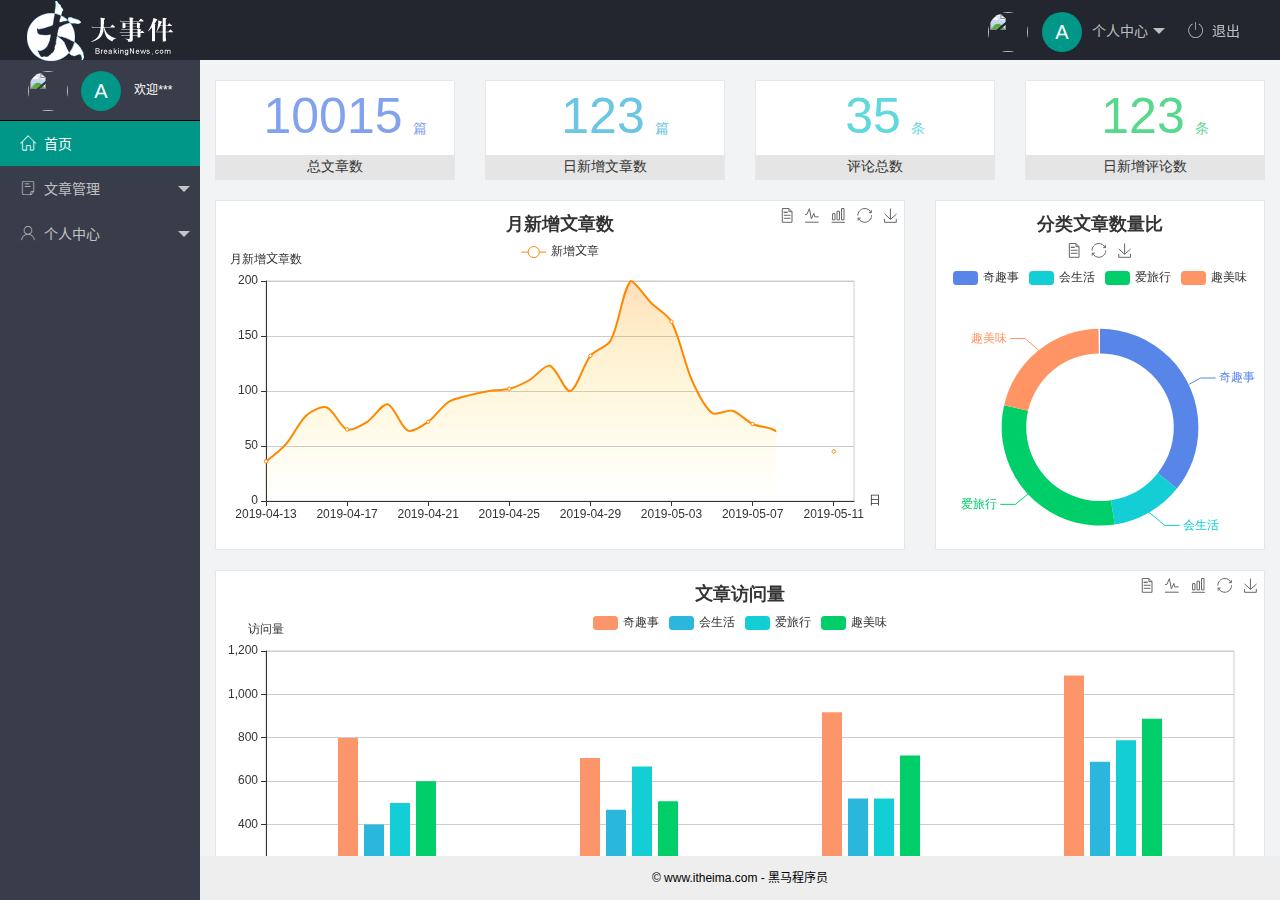
==== commit 4b5dcf18: "个人中心功能完成" ====
--- a/index.html
+++ b/index.html
@@ -25,9 +25,9 @@
                         <img src="http://t.cn/RCzsdCq" class="layui-nav-img"> <span class="text-avatar">A</span>个人中心
                     </a>
                     <dl class="layui-nav-child">
-                        <dd><a href="">基本资料</a></dd>
-                        <dd><a href="">更换头像</a></dd>
-                        <dd><a href="">重置密码</a></dd>
+                        <dd><a href="/user/user_info.html" target="fm">基本资料</a></dd>
+                        <dd><a href="/user/user_avatar.html" target="fm">更换头像</a></dd>
+                        <dd><a href="/user/user_pwd.html" target="fm">重置密码</a></dd>
                     </dl>
                 </li>
                 <li class="layui-nav-item">
@@ -64,11 +64,10 @@
                         <a href="javascript:;"><span class="iconfont icon-user"></span>个人中心</a>
                         <dl class="layui-nav-child">
                             <dd>
-                                <a href="javascript:;">
-                                    <i class="layui-icon layui-icon-app"></i> 基本资料</a>
+                                <a href="/user/user_info.html" target="fm"> <i class="layui-icon layui-icon-app"></i> 基本资料</a>
                             </dd>
-                            <dd><a href="javascript:;"><i class="layui-icon layui-icon-app"></i>更换头像</a></dd>
-                            <dd><a href="javascript:;"><i class="layui-icon layui-icon-app"></i>重置密码</a></dd>
+                            <dd><a href="/user/user_avatar.html" target="fm"><i class="layui-icon layui-icon-app"></i>更换头像</a></dd>
+                            <dd><a href="/user/user_pwd.html" target="fm"><i class="layui-icon layui-icon-app"></i>重置密码</a></dd>
                         </dl>
                     </li>
 
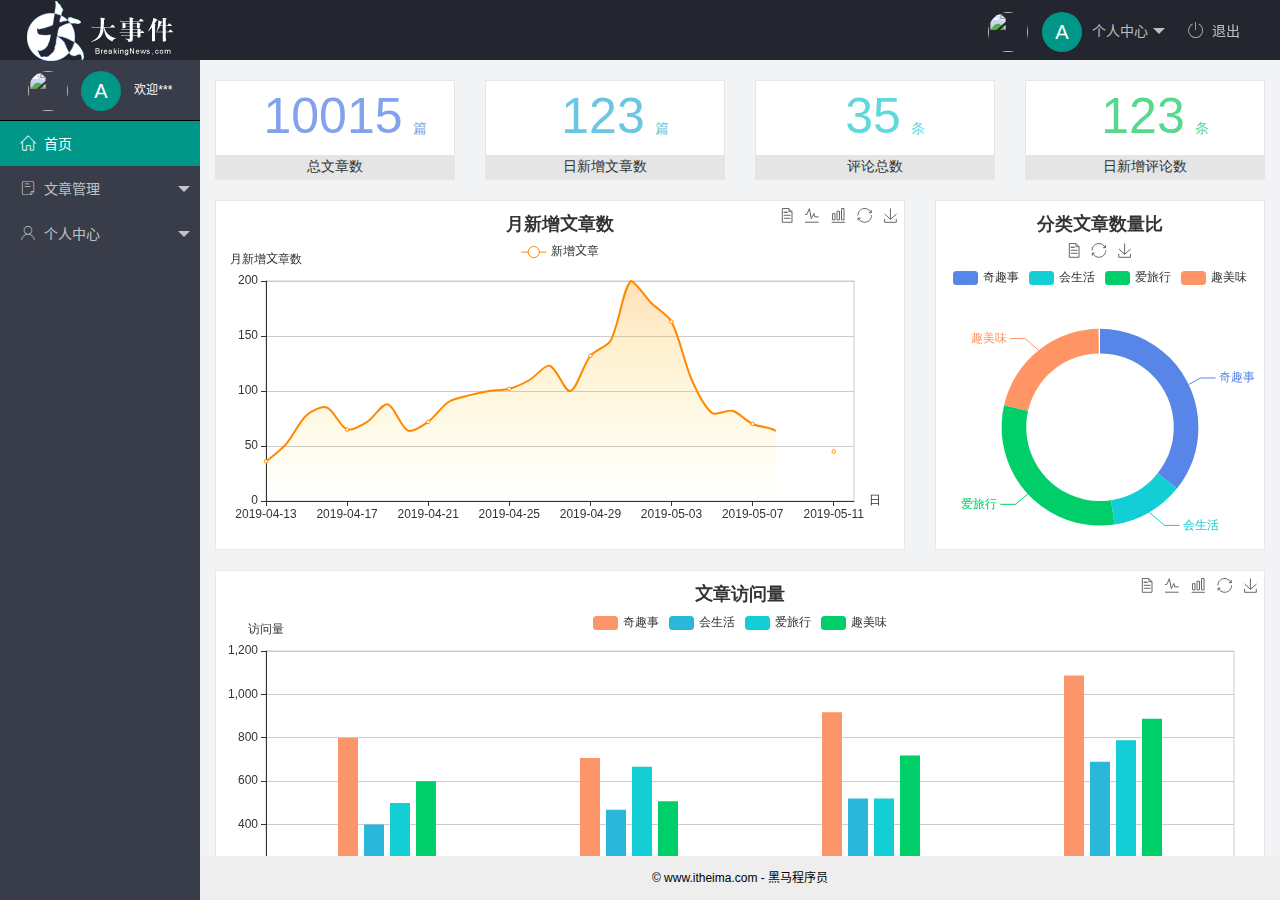
==== commit 15f7a586: "文章管理功能完成" ====
--- a/index.html
+++ b/index.html
@@ -25,9 +25,9 @@
                         <img src="http://t.cn/RCzsdCq" class="layui-nav-img"> <span class="text-avatar">A</span>个人中心
                     </a>
                     <dl class="layui-nav-child">
-                        <dd><a href="/user/user_info.html" target="fm">基本资料</a></dd>
-                        <dd><a href="/user/user_avatar.html" target="fm">更换头像</a></dd>
-                        <dd><a href="/user/user_pwd.html" target="fm">重置密码</a></dd>
+                        <dd><a href="">基本资料</a></dd>
+                        <dd><a href="">更换头像</a></dd>
+                        <dd><a href="">重置密码</a></dd>
                     </dl>
                 </li>
                 <li class="layui-nav-item">
@@ -55,19 +55,20 @@
                     <li class="layui-nav-item">
                         <a class="" href="javascript:;"><span class="iconfont icon-16"></span>文章管理</a>
                         <dl class="layui-nav-child">
-                            <dd><a href="javascript:;"><i class="layui-icon layui-icon-app"></i>文章类别</a></dd>
-                            <dd><a href="javascript:;"><i class="layui-icon layui-icon-app"></i>文章列表</a></dd>
-                            <dd><a href="javascript:;"><i class="layui-icon layui-icon-app"></i>发布文章</a></dd>
+                            <dd><a href="/article/article_cate.html" target="fm"><i class="layui-icon layui-icon-app"></i>文章类别</a></dd>
+                            <dd><a id="art_list" href="/article/article_list.html" target="fm"><i class="layui-icon layui-icon-app"></i>文章列表</a></dd>
+                            <dd><a href="/article/article_pub.html" target="fm"><i class="layui-icon layui-icon-app"></i>发布文章</a></dd>
                         </dl>
                     </li>
                     <li class="layui-nav-item">
                         <a href="javascript:;"><span class="iconfont icon-user"></span>个人中心</a>
                         <dl class="layui-nav-child">
                             <dd>
-                                <a href="/user/user_info.html" target="fm"> <i class="layui-icon layui-icon-app"></i> 基本资料</a>
+                                <a href="javascript:;">
+                                    <i class="layui-icon layui-icon-app"></i> 基本资料</a>
                             </dd>
-                            <dd><a href="/user/user_avatar.html" target="fm"><i class="layui-icon layui-icon-app"></i>更换头像</a></dd>
-                            <dd><a href="/user/user_pwd.html" target="fm"><i class="layui-icon layui-icon-app"></i>重置密码</a></dd>
+                            <dd><a href="javascript:;"><i class="layui-icon layui-icon-app"></i>更换头像</a></dd>
+                            <dd><a href="javascript:;"><i class="layui-icon layui-icon-app"></i>重置密码</a></dd>
                         </dl>
                     </li>
 
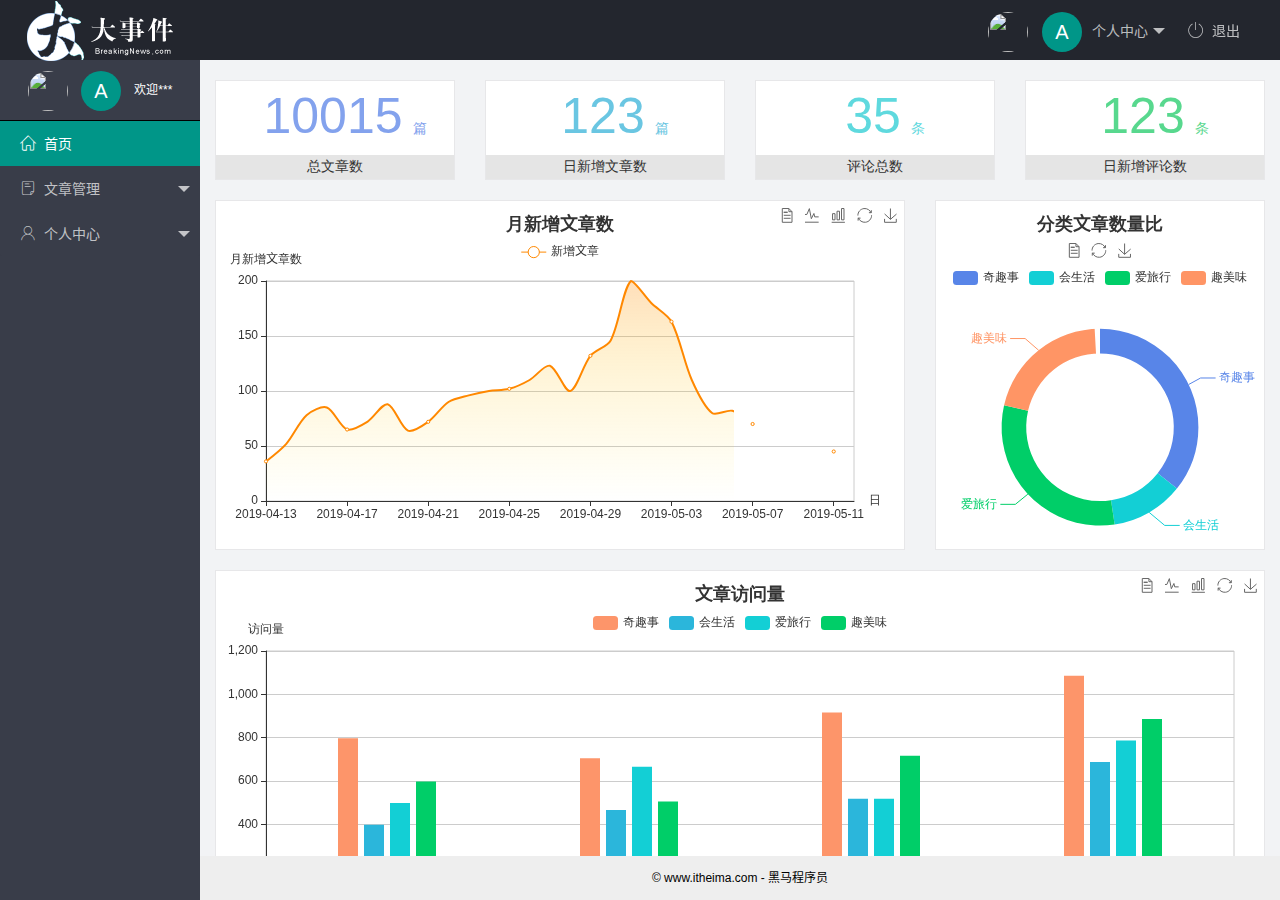
==== commit 823d6df6: "Merge branch 'article'" ====
--- a/index.html
+++ b/index.html
@@ -25,9 +25,9 @@
                         <img src="http://t.cn/RCzsdCq" class="layui-nav-img"> <span class="text-avatar">A</span>个人中心
                     </a>
                     <dl class="layui-nav-child">
-                        <dd><a href="">基本资料</a></dd>
-                        <dd><a href="">更换头像</a></dd>
-                        <dd><a href="">重置密码</a></dd>
+                        <dd><a href="/user/user_info.html" target="fm">基本资料</a></dd>
+                        <dd><a href="/user/user_avatar.html" target="fm">更换头像</a></dd>
+                        <dd><a href="/user/user_pwd.html" target="fm">重置密码</a></dd>
                     </dl>
                 </li>
                 <li class="layui-nav-item">
@@ -64,11 +64,10 @@
                         <a href="javascript:;"><span class="iconfont icon-user"></span>个人中心</a>
                         <dl class="layui-nav-child">
                             <dd>
-                                <a href="javascript:;">
-                                    <i class="layui-icon layui-icon-app"></i> 基本资料</a>
+                                <a href="/user/user_info.html" target="fm"> <i class="layui-icon layui-icon-app"></i> 基本资料</a>
                             </dd>
-                            <dd><a href="javascript:;"><i class="layui-icon layui-icon-app"></i>更换头像</a></dd>
-                            <dd><a href="javascript:;"><i class="layui-icon layui-icon-app"></i>重置密码</a></dd>
+                            <dd><a href="/user/user_avatar.html" target="fm"><i class="layui-icon layui-icon-app"></i>更换头像</a></dd>
+                            <dd><a href="/user/user_pwd.html" target="fm"><i class="layui-icon layui-icon-app"></i>重置密码</a></dd>
                         </dl>
                     </li>
 
